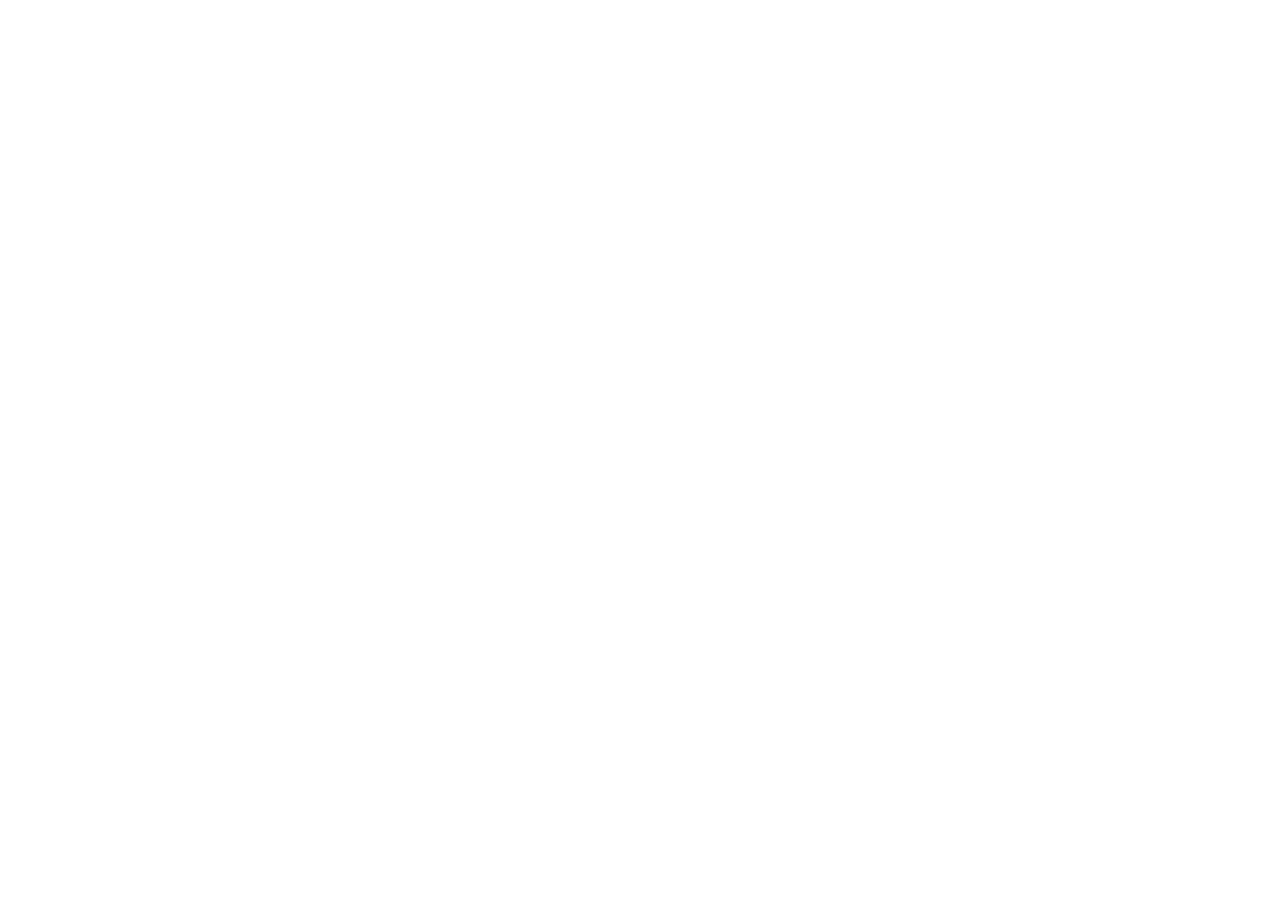
==== index.html @ cd573442 "mise en place de l'architecure du projet" ====
<!DOCTYPE html>
<html lang="fr">

<head>
    <meta charset="utf-8">
    <meta name="viewport" content="width=device-width, initial-scale=1.0">
    <title>Oh My Food</title>
    <link rel="stylesheet" href="./sass/styles.css">
    <link rel="stylesheet" href="https://cdnjs.cloudflare.com/ajax/libs/font-awesome/6.2.1/css/all.min.css" integrity="sha512-MV7K8+y+gLIBoVD59lQIYicR65iaqukzvf/nwasF0nqhPay5w/9lJmVM2hMDcnK1OnMGCdVK+iQrJ7lzPJQd1w==" crossorigin="anonymous" referrerpolicy="no-referrer">
    <link rel="preconnect" href="https://fonts.googleapis.com">
    <link rel="preconnect" href="https://fonts.gstatic.com" crossorigin>
    <link href="https://fonts.googleapis.com/css2?family=Shrikhand&display=swap" rel="stylesheet">
    <link rel="preconnect" href="https://fonts.googleapis.com">
    <link rel="preconnect" href="https://fonts.gstatic.com" crossorigin>
    <link href="https://fonts.googleapis.com/css2?family=Roboto:wght@300;400;500;700&display=swap" rel="stylesheet">
</head>

<body>
    
</body>
</html>
---- sass/styles.css ----
* {
  font-family: "Roboto";
  margin: 0;
  padding: 0;
}

main {
  position: relative;
}

body {
  width: 100%;
  max-width: 1440px;
  min-width: 375px;
  margin: auto;
}/*# sourceMappingURL=styles.css.map */
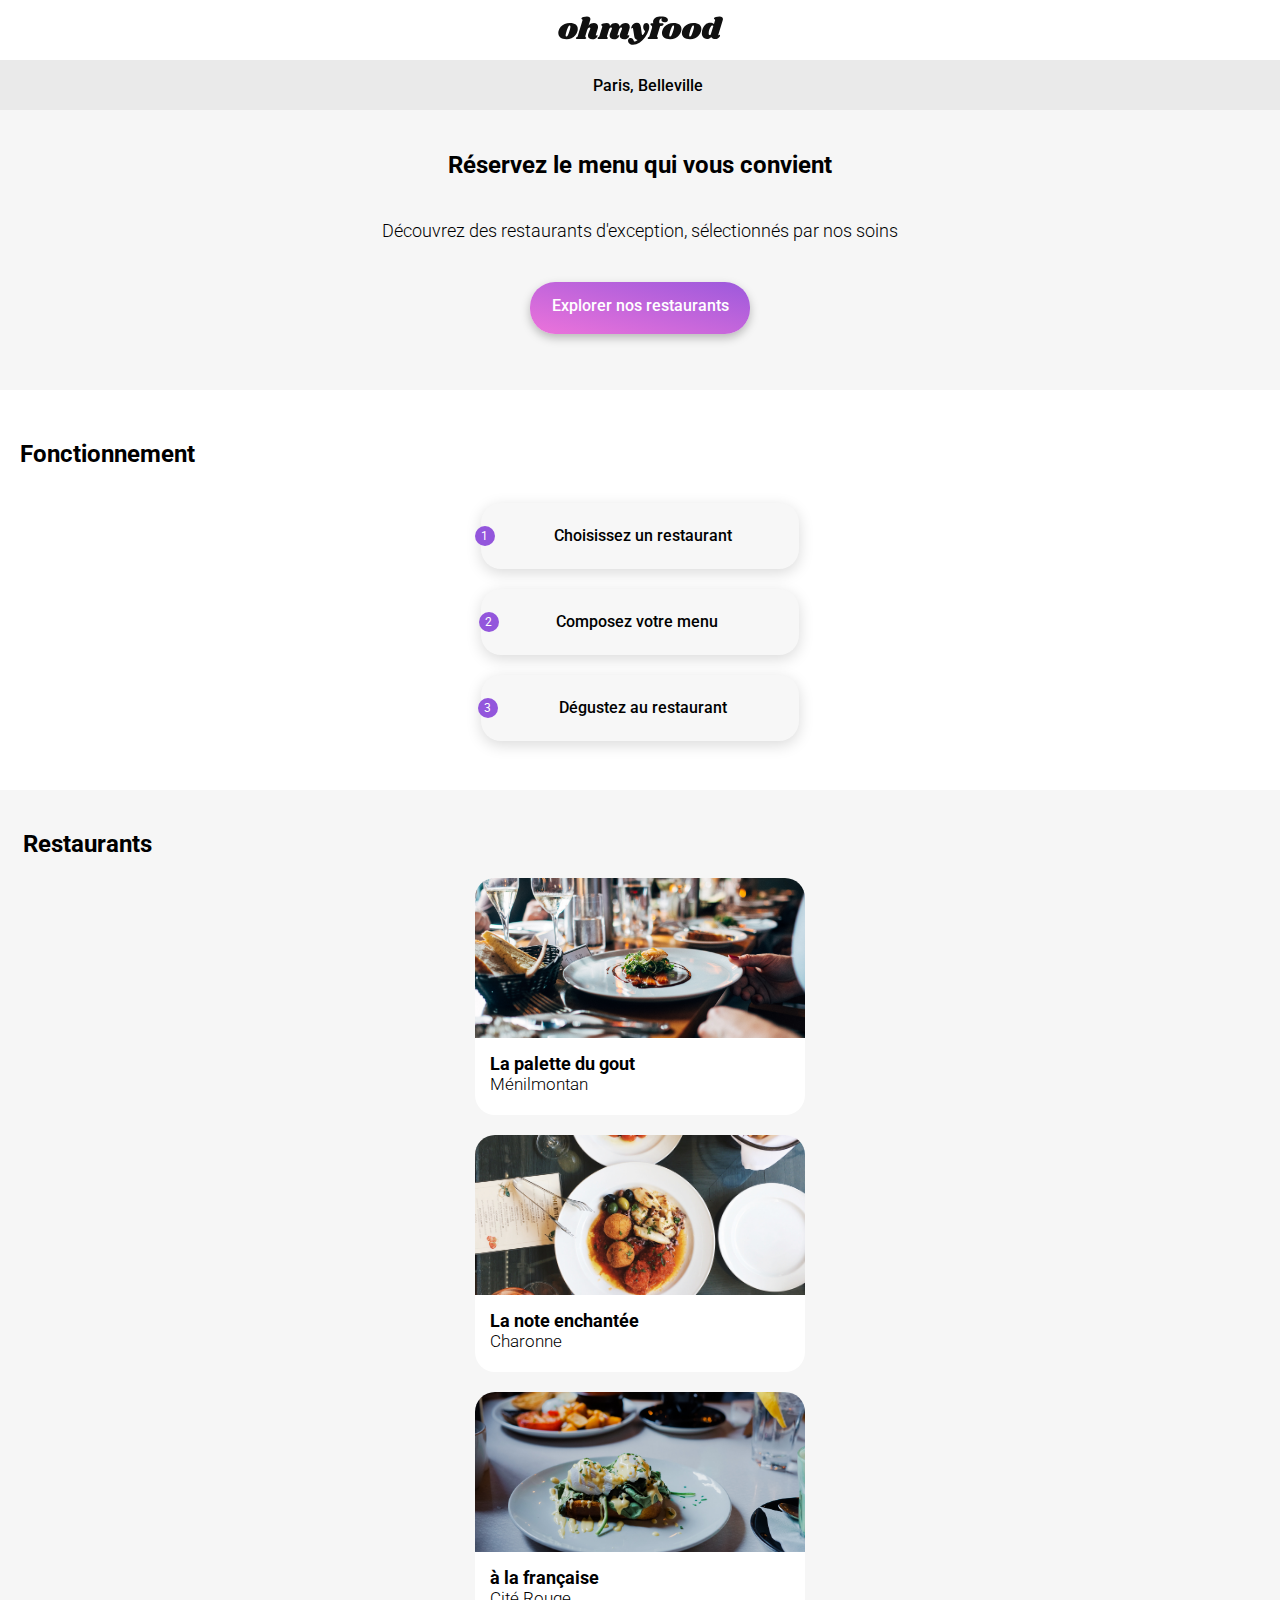
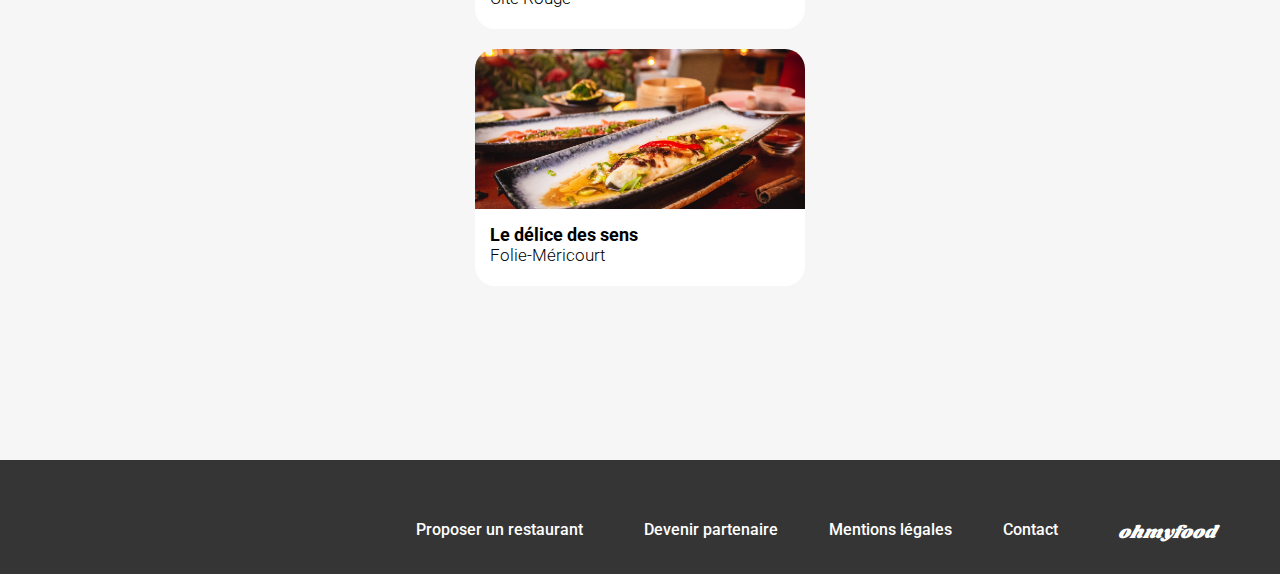
==== commit 98b4bb6a: "mise en point des favorites" ====
--- a/index.html
+++ b/index.html
@@ -6,9 +6,9 @@
     <meta name="viewport" content="width=device-width, initial-scale=1.0">
     <title>Oh My Food</title>
     <link rel="stylesheet" href="./sass/styles.css">
-    <link rel="stylesheet" href="https://cdnjs.cloudflare.com/ajax/libs/font-awesome/6.2.1/css/all.min.css" integrity="sha512-MV7K8+y+gLIBoVD59lQIYicR65iaqukzvf/nwasF0nqhPay5w/9lJmVM2hMDcnK1OnMGCdVK+iQrJ7lzPJQd1w==" crossorigin="anonymous" referrerpolicy="no-referrer">
-    <link rel="preconnect" href="https://fonts.googleapis.com">
-    <link rel="preconnect" href="https://fonts.gstatic.com" crossorigin>
+    <link rel="stylesheet" href="https://cdnjs.cloudflare.com/ajax/libs/font-awesome/6.2.1/css/all.min.css"
+        integrity="sha512-MV7K8+y+gLIBoVD59lQIYicR65iaqukzvf/nwasF0nqhPay5w/9lJmVM2hMDcnK1OnMGCdVK+iQrJ7lzPJQd1w=="
+        crossorigin="anonymous" referrerpolicy="no-referrer">
     <link href="https://fonts.googleapis.com/css2?family=Shrikhand&display=swap" rel="stylesheet">
     <link rel="preconnect" href="https://fonts.googleapis.com">
     <link rel="preconnect" href="https://fonts.gstatic.com" crossorigin>
@@ -16,6 +16,126 @@
 </head>
 
 <body>
-    
+
+    <header>
+        <img src="./assets/images/logo/ohmyfood@2x.svg" alt="logo du site" class="logo">
+    </header>
+
+    <main>
+        <section class="index_location">
+            <i class="fa-solid fa-location-dot"></i>
+            <p>Paris, Belleville</p>
+        </section>
+        <section class="index_explorer">
+            <h1>Réservez le menu qui vous convient</h1>
+            <p>Découvrez des restaurants d'exception, sélectionnés par nos soins</p>
+            <a href="#restaurants" class="explorer_btn">Explorer nos restaurants</a>
+        </section>
+
+        <section class="working">
+            <h2>Fonctionnement</h2>
+            <div class="choose">
+                <span>1</span>
+                <i class="fa-solid fa-mobile-screen"></i>
+                <p>Choisissez un restaurant</p>
+            </div>
+            <div class="compose">
+                <span>2</span>
+                <i class="fa-sharp fa-solid fa-list"></i>
+                <p>Composez votre menu</p>
+            </div>
+            <div class="enjoy">
+                <span>3</span>
+                <i class="fa-solid fa-store"></i>
+                <p>Dégustez au restaurant</p>
+            </div>
+
+        </section>
+
+        <section class="restaurants_list" id="restaurants">
+
+            <h2>Restaurants</h2>
+
+            <article class="palette">
+                <a href="">
+                    <img src="./assets/images/restaurants/jay-wennington-N_Y88TWmGwA-unsplash.jpg"
+                        alt="Restaurant La palette du gout à Ménilmontant">
+                    <div class="card_description">
+                        <div class="text_description">
+                            <h3>La palette du gout</h3>
+                            <p>Ménilmontan</p>
+                        </div>
+                    </div>
+                </a>
+                <i class="fa-regular fa-heart"></i>
+                <i class="fa-solid fa-heart"></i>
+            </article>
+
+            <article class="note">
+                <a href="">
+                    <img src="./assets/images/restaurants/stil-u2Lp8tXIcjw-unsplash.jpg"
+                        alt="Restaurant La note enchantée à Charonne">
+                    <div class="card_description">
+                        <div class="text_description">
+                            <h3>La note enchantée</h3>
+                            <p>Charonne</p>
+                        </div>
+                    </div>
+                </a>
+                <i class="fa-regular fa-heart"></i>
+                <i class="fa-solid fa-heart"></i>
+            </article>
+
+            <article class="french">
+                <a href="">
+                    <img src="./assets/images/restaurants/toa-heftiba-DQKerTsQwi0-unsplash.jpg"
+                        alt="Restaurant à la française à la Cité Rouge">
+                    <div class="card_description">
+                        <div class="text_description">
+                            <h3>à la française</h3>
+                            <p>Cité Rouge</p>
+                        </div>   
+                    </div>
+                </a>
+                <i class="fa-regular fa-heart"></i>
+                <i class="fa-solid fa-heart"></i>
+            </article>
+
+            <article class="delicious">
+                <a href="">
+                    <img src="./assets/images/restaurants/louis-hansel-shotsoflouis-qNBGVyOCY8Q-unsplash.jpg"
+                        alt="Restaurant Le délice des sens à Folie-Méricourt">
+                    <div class="card_description">
+                        <div class="text_description">
+                            <h3>Le délice des sens</h3>
+                            <p>Folie-Méricourt</p>
+                        </div>
+                    </div>
+                </a>
+                <i class="fa-regular fa-heart"></i>
+                <i class="fa-solid fa-heart"></i>
+            </article>
+
+        </section>
+
+    </main>
+
+    <footer>
+        <h2>ohmyfood</h2>
+        <div class="links">
+            <div class="links__icone">
+                <i class="fa-sharp fa-solid fa-utensils"></i>
+                <a href=""> Proposer un restaurant</a>
+            </div>
+            <div class="links__icone">
+                <i class="fa-solid fa-handshake-angle"></i>
+                <a href="">Devenir partenaire</a>
+            </div>
+            <a href="">Mentions légales</a>
+            <a href="mailto:contact@ohmyfood.com">Contact</a>
+        </div>
+    </footer>
+
 </body>
+
 </html>--- a/sass/styles.css
+++ b/sass/styles.css
@@ -13,4 +13,299 @@
   max-width: 1440px;
   min-width: 375px;
   margin: auto;
+}
+
+header {
+  display: flex;
+  justify-content: center;
+  align-items: center;
+  height: 60px;
+}
+header .logo {
+  width: 165px;
+  height: 45px;
+}
+
+footer {
+  display: flex;
+  flex-direction: column;
+  background-color: #353535;
+  height: 186px;
+  padding-top: 25px;
+  gap: 20px;
+  padding-left: 25px;
+}
+@media (min-width: 720px) {
+  footer {
+    flex-direction: row-reverse;
+    box-sizing: border-box;
+    padding-right: 5%;
+    gap: 5%;
+    height: 114px;
+    padding-top: 60px;
+  }
+}
+footer h2 {
+  font-family: "shrikhand";
+  font-style: italic;
+  font-size: 18px;
+  font-weight: 400;
+  color: white;
+}
+footer .links {
+  display: flex;
+  flex-direction: column;
+  gap: 12px;
+}
+@media (min-width: 720px) {
+  footer .links {
+    flex-direction: row;
+    justify-content: flex-end;
+    box-sizing: border-box;
+    gap: 5%;
+    width: 86%;
+  }
+}
+footer .links a {
+  text-decoration: none;
+  color: white;
+  font-family: "Roboto";
+  font-style: normal;
+  font-weight: 500;
+  font-size: 16px;
+}
+footer .links .links__icone {
+  display: flex;
+  flex-direction: row;
+  gap: 10px;
+  align-items: flex-start;
+}
+footer .links .links__icone i {
+  font-size: 14px;
+  color: #ffffff;
+}
+
+main .index_location {
+  background-color: #EAEAEA;
+  display: flex;
+  justify-content: center;
+  align-items: center;
+  gap: 15px;
+  height: 50px;
+  font-family: "Roboto";
+  font-style: normal;
+  font-weight: 500;
+  font-size: 16px;
+}
+main .index_explorer {
+  background-color: #F6F6F6;
+  height: 280px;
+  display: flex;
+  flex-direction: column;
+  justify-content: space-evenly;
+  align-items: center;
+  box-sizing: border-box;
+  padding-bottom: 15px;
+}
+main .index_explorer h1 {
+  font-family: "Roboto";
+  font-style: normal;
+  font-weight: 700;
+  font-size: 24px;
+  box-sizing: border-box;
+  text-align: center;
+}
+main .index_explorer p {
+  font-family: "Roboto";
+  font-style: normal;
+  font-weight: 300;
+  font-size: 18px;
+  text-align: center;
+}
+main .index_explorer .explorer_btn {
+  text-decoration: none;
+  font-family: "Roboto";
+  font-style: normal;
+  font-weight: 500;
+  font-size: 16px;
+  color: white;
+  width: 220px;
+  height: 52px;
+  background: linear-gradient(193.33deg, #9356DC -11.44%, #FF79DA 123.93%);
+  border-radius: 25px;
+  box-sizing: border-box;
+  padding-top: 14px;
+  padding-left: 22px;
+  box-shadow: 0px 4px 10px rgba(0, 0, 0, 0.25);
+  transition: filter 1.2s ease, box-shadow 1.2s ease;
+}
+main .index_explorer .explorer_btn:hover {
+  filter: brightness(1.2);
+  box-shadow: 0px 4px 15px rgba(0, 0, 0, 0.25);
+}
+main .working {
+  height: 400px;
+  box-sizing: border-box;
+  display: flex;
+  flex-direction: column;
+  justify-content: center;
+  gap: 20px;
+  align-items: center;
+}
+main .working h2 {
+  width: 100%;
+  box-sizing: border-box;
+  padding-left: 20px;
+  margin-bottom: 15px;
+}
+main .working span {
+  color: white;
+  font-size: 12px;
+  border-radius: 50%;
+  width: 20px;
+  height: 20px;
+  background-color: #9356DC;
+  box-sizing: border-box;
+  padding-left: 6px;
+  padding-top: 3px;
+  margin-left: -15%;
+}
+main .working .choose {
+  box-sizing: border-box;
+  display: flex;
+  justify-content: space-evenly;
+  align-items: center;
+  background-color: #F7F7F7;
+  height: 66px;
+  width: 318px;
+  border-radius: 20px;
+  box-shadow: 0px 4px 15px rgba(0, 0, 0, 0.15);
+}
+main .working .choose p {
+  font-family: "Roboto";
+  font-style: normal;
+  font-weight: 500;
+  font-size: 16px;
+  position: relative;
+  left: -25px;
+}
+main .working .choose i {
+  position: relative;
+  left: -10px;
+  color: #7E7E7E;
+}
+main .working .compose {
+  box-sizing: border-box;
+  display: flex;
+  justify-content: space-evenly;
+  align-items: center;
+  background-color: #F7F7F7;
+  height: 66px;
+  width: 318px;
+  border-radius: 20px;
+  box-shadow: 0px 4px 15px rgba(0, 0, 0, 0.15);
+}
+main .working .compose p {
+  font-family: "Roboto";
+  font-style: normal;
+  font-weight: 500;
+  font-size: 16px;
+  position: relative;
+  left: -35px;
+}
+main .working .compose i {
+  position: relative;
+  left: -15px;
+  color: #7E7E7E;
+}
+main .working .enjoy {
+  box-sizing: border-box;
+  display: flex;
+  justify-content: space-evenly;
+  align-items: center;
+  background-color: #F7F7F7;
+  height: 66px;
+  width: 318px;
+  border-radius: 20px;
+  box-shadow: 0px 4px 15px rgba(0, 0, 0, 0.15);
+}
+main .working .enjoy p {
+  font-family: "Roboto";
+  font-style: normal;
+  font-weight: 500;
+  font-size: 16px;
+  position: relative;
+  left: -28px;
+}
+main .working .enjoy i {
+  position: relative;
+  left: -10px;
+  color: #9356DC;
+}
+main .restaurants_list {
+  height: 1270px;
+  background-color: #F6F6F6;
+  box-sizing: border-box;
+  display: flex;
+  flex-direction: column;
+  gap: 20px;
+  align-items: center;
+  padding-top: 40px;
+}
+main .restaurants_list h2 {
+  width: 100%;
+  padding-left: 45px;
+}
+main .restaurants_list .fa-regular {
+  position: relative;
+  top: -57px;
+  left: 290px;
+  font-size: 24px;
+}
+main .restaurants_list .fa-solid {
+  position: relative;
+  top: -57px;
+  left: 262px;
+  font-size: 24px;
+  background: linear-gradient(193.33deg, #9356DC -11.44%, #FF79DA 123.93%);
+  background-clip: text;
+  -webkit-background-clip: text;
+  color: transparent;
+  opacity: 0;
+  transition: opacity 500ms ease;
+}
+main .restaurants_list .fa-solid:hover {
+  opacity: 1;
+}
+main .restaurants_list a {
+  display: flex;
+  flex-direction: column;
+  height: 237px;
+  width: 330px;
+  background-color: white;
+  border-radius: 20px;
+  text-decoration: none;
+}
+main .restaurants_list a img {
+  -o-object-fit: cover;
+     object-fit: cover;
+  height: 160px;
+  border-radius: 20px 20px 0px 0px;
+  margin-bottom: 15px;
+}
+main .restaurants_list a .text_description {
+  margin-left: 15px;
+  color: black;
+}
+main .restaurants_list a .text_description h3 {
+  font-family: "Roboto";
+  font-style: normal;
+  font-weight: 700;
+  font-size: 18px;
+}
+main .restaurants_list a .text_description p {
+  font-family: "Roboto";
+  font-style: normal;
+  font-weight: 300;
+  font-size: 17px;
 }/*# sourceMappingURL=styles.css.map */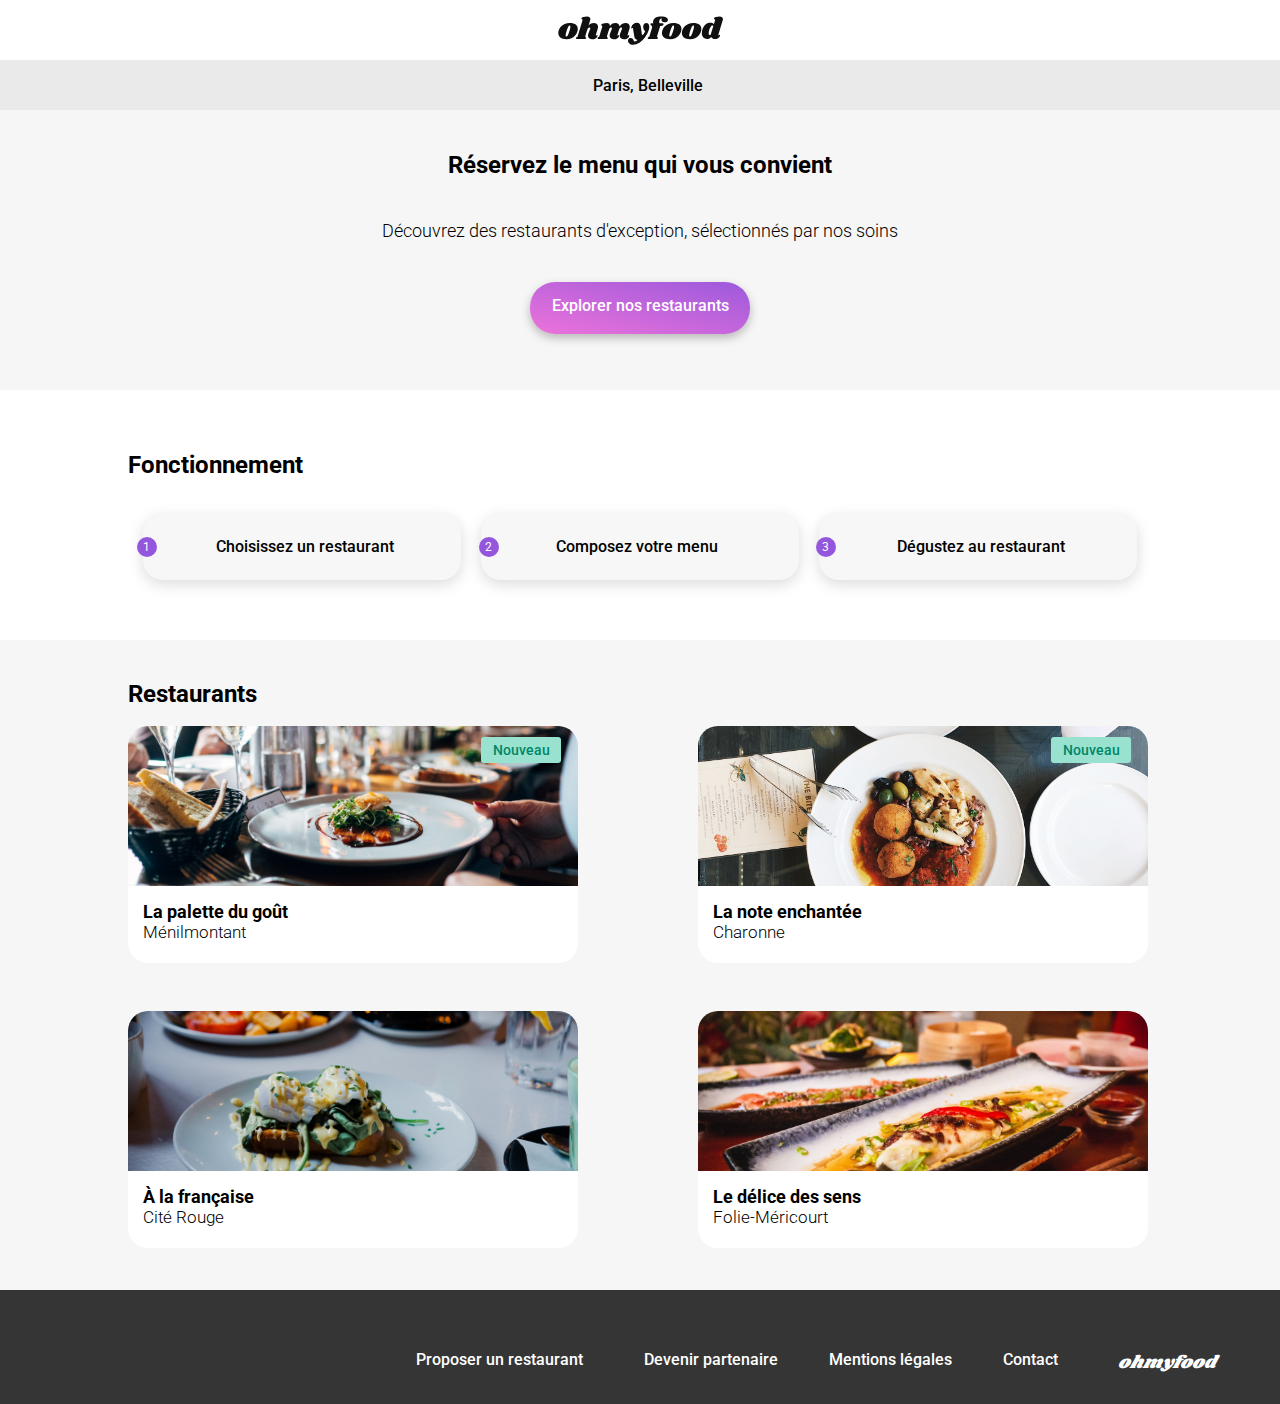
==== commit 9065bf70: "responsive page d'accueil" ====
--- a/index.html
+++ b/index.html
@@ -34,88 +34,88 @@
 
         <section class="working">
             <h2>Fonctionnement</h2>
-            <div class="choose">
-                <span>1</span>
-                <i class="fa-solid fa-mobile-screen"></i>
-                <p>Choisissez un restaurant</p>
+            <div class="steps">
+                <div class="choose">
+                    <span>1</span>
+                    <i class="fa-solid fa-mobile-screen"></i>
+                    <p>Choisissez un restaurant</p>
+                </div>
+                <div class="compose">
+                    <span>2</span>
+                    <i class="fa-sharp fa-solid fa-list"></i>
+                    <p>Composez votre menu</p>
+                </div>
+                <div class="enjoy">
+                    <span>3</span>
+                    <i class="fa-solid fa-store"></i>
+                    <p>Dégustez au restaurant</p>
+                </div>
             </div>
-            <div class="compose">
-                <span>2</span>
-                <i class="fa-sharp fa-solid fa-list"></i>
-                <p>Composez votre menu</p>
-            </div>
-            <div class="enjoy">
-                <span>3</span>
-                <i class="fa-solid fa-store"></i>
-                <p>Dégustez au restaurant</p>
-            </div>
-
         </section>
 
+
         <section class="restaurants_list" id="restaurants">
-
             <h2>Restaurants</h2>
-
-            <article class="palette">
-                <a href="">
-                    <img src="./assets/images/restaurants/jay-wennington-N_Y88TWmGwA-unsplash.jpg"
-                        alt="Restaurant La palette du gout à Ménilmontant">
-                    <div class="card_description">
-                        <div class="text_description">
-                            <h3>La palette du gout</h3>
-                            <p>Ménilmontan</p>
+            <div class="card_list">
+                <article class="palette">
+                    <a href="">
+                        <img src="./assets/images/restaurants/jay-wennington-N_Y88TWmGwA-unsplash.jpg"
+                            alt="Restaurant La palette du goût à Ménilmontant">
+                        <div class="card_description">
+                            <div class="text_description">
+                                <h3>La palette du goût</h3>
+                                <p>Ménilmontant</p>
+                            </div>
                         </div>
-                    </div>
-                </a>
-                <i class="fa-regular fa-heart"></i>
-                <i class="fa-solid fa-heart"></i>
-            </article>
-
-            <article class="note">
-                <a href="">
-                    <img src="./assets/images/restaurants/stil-u2Lp8tXIcjw-unsplash.jpg"
-                        alt="Restaurant La note enchantée à Charonne">
-                    <div class="card_description">
-                        <div class="text_description">
-                            <h3>La note enchantée</h3>
-                            <p>Charonne</p>
+                        <p class="new">Nouveau</p>
+                    </a>
+                    <i class="fa-regular fa-heart"></i>
+                    <i class="fa-solid fa-heart"></i>
+                </article>
+                <article class="note">
+                    <a href="">
+                        <img src="./assets/images/restaurants/stil-u2Lp8tXIcjw-unsplash.jpg"
+                            alt="Restaurant La note enchantée à Charonne">
+                        <div class="card_description">
+                            <div class="text_description">
+                                <h3>La note enchantée</h3>
+                                <p>Charonne</p>
+                            </div>
                         </div>
-                    </div>
-                </a>
-                <i class="fa-regular fa-heart"></i>
-                <i class="fa-solid fa-heart"></i>
-            </article>
-
-            <article class="french">
-                <a href="">
-                    <img src="./assets/images/restaurants/toa-heftiba-DQKerTsQwi0-unsplash.jpg"
-                        alt="Restaurant à la française à la Cité Rouge">
-                    <div class="card_description">
-                        <div class="text_description">
-                            <h3>à la française</h3>
-                            <p>Cité Rouge</p>
-                        </div>   
-                    </div>
-                </a>
-                <i class="fa-regular fa-heart"></i>
-                <i class="fa-solid fa-heart"></i>
-            </article>
-
-            <article class="delicious">
-                <a href="">
-                    <img src="./assets/images/restaurants/louis-hansel-shotsoflouis-qNBGVyOCY8Q-unsplash.jpg"
-                        alt="Restaurant Le délice des sens à Folie-Méricourt">
-                    <div class="card_description">
-                        <div class="text_description">
-                            <h3>Le délice des sens</h3>
-                            <p>Folie-Méricourt</p>
+                        <p class="new">Nouveau</p>
+                    </a>
+                    <i class="fa-regular fa-heart"></i>
+                    <i class="fa-solid fa-heart"></i>
+                </article>
+                <article class="french">
+                    <a href="">
+                        <img src="./assets/images/restaurants/toa-heftiba-DQKerTsQwi0-unsplash.jpg"
+                            alt="Restaurant à la française à la Cité Rouge">
+                        <div class="card_description">
+                            <div class="text_description">
+                                <h3>À la française</h3>
+                                <p>Cité Rouge</p>
+                            </div>
                         </div>
-                    </div>
-                </a>
-                <i class="fa-regular fa-heart"></i>
-                <i class="fa-solid fa-heart"></i>
-            </article>
-
+                    </a>
+                    <i class="fa-regular fa-heart"></i>
+                    <i class="fa-solid fa-heart"></i>
+                </article>
+                <article class="delicious">
+                    <a href="">
+                        <img src="./assets/images/restaurants/louis-hansel-shotsoflouis-qNBGVyOCY8Q-unsplash.jpg"
+                            alt="Restaurant Le délice des sens à Folie-Méricourt">
+                        <div class="card_description">
+                            <div class="text_description">
+                                <h3>Le délice des sens</h3>
+                                <p>Folie-Méricourt</p>
+                            </div>
+                        </div>
+                    </a>
+                    <i class="fa-regular fa-heart"></i>
+                    <i class="fa-solid fa-heart"></i>
+                </article>
+            </div>
         </section>
 
     </main>
--- a/sass/styles.css
+++ b/sass/styles.css
@@ -151,14 +151,50 @@
   justify-content: center;
   gap: 20px;
   align-items: center;
+  /* for desktop*/
+  /* for desktop*/
+}
+@media screen and (min-width: 1024px) {
+  main .working {
+    height: 250px;
+  }
 }
 main .working h2 {
-  width: 100%;
-  box-sizing: border-box;
-  padding-left: 20px;
+  box-sizing: border-box;
   margin-bottom: 15px;
-}
-main .working span {
+  width: 325px;
+  /* for desktop*/
+  /* for desktop*/
+}
+@media screen and (min-width: 1024px) {
+  main .working h2 {
+    width: 1024px;
+  }
+}
+main .working .steps {
+  display: flex;
+  flex-direction: column;
+  gap: 20px;
+  /* for desktop*/
+  /* for desktop*/
+}
+@media screen and (min-width: 1024px) {
+  main .working .steps {
+    flex-direction: row;
+  }
+}
+main .working .steps .choose {
+  box-sizing: border-box;
+  display: flex;
+  justify-content: space-evenly;
+  align-items: center;
+  background-color: #F7F7F7;
+  height: 66px;
+  width: 318px;
+  border-radius: 20px;
+  box-shadow: 0px 4px 15px rgba(0, 0, 0, 0.15);
+}
+main .working .steps .choose span {
   color: white;
   font-size: 12px;
   border-radius: 50%;
@@ -170,7 +206,20 @@
   padding-top: 3px;
   margin-left: -15%;
 }
-main .working .choose {
+main .working .steps .choose p {
+  font-family: "Roboto";
+  font-style: normal;
+  font-weight: 500;
+  font-size: 16px;
+  position: relative;
+  left: -25px;
+}
+main .working .steps .choose i {
+  position: relative;
+  left: -10px;
+  color: #7E7E7E;
+}
+main .working .steps .compose {
   box-sizing: border-box;
   display: flex;
   justify-content: space-evenly;
@@ -181,20 +230,32 @@
   border-radius: 20px;
   box-shadow: 0px 4px 15px rgba(0, 0, 0, 0.15);
 }
-main .working .choose p {
-  font-family: "Roboto";
-  font-style: normal;
-  font-weight: 500;
-  font-size: 16px;
-  position: relative;
-  left: -25px;
-}
-main .working .choose i {
-  position: relative;
-  left: -10px;
+main .working .steps .compose span {
+  color: white;
+  font-size: 12px;
+  border-radius: 50%;
+  width: 20px;
+  height: 20px;
+  background-color: #9356DC;
+  box-sizing: border-box;
+  padding-left: 6px;
+  padding-top: 3px;
+  margin-left: -15%;
+}
+main .working .steps .compose p {
+  font-family: "Roboto";
+  font-style: normal;
+  font-weight: 500;
+  font-size: 16px;
+  position: relative;
+  left: -35px;
+}
+main .working .steps .compose i {
+  position: relative;
+  left: -15px;
   color: #7E7E7E;
 }
-main .working .compose {
+main .working .steps .enjoy {
   box-sizing: border-box;
   display: flex;
   justify-content: space-evenly;
@@ -205,31 +266,19 @@
   border-radius: 20px;
   box-shadow: 0px 4px 15px rgba(0, 0, 0, 0.15);
 }
-main .working .compose p {
-  font-family: "Roboto";
-  font-style: normal;
-  font-weight: 500;
-  font-size: 16px;
-  position: relative;
-  left: -35px;
-}
-main .working .compose i {
-  position: relative;
-  left: -15px;
-  color: #7E7E7E;
-}
-main .working .enjoy {
-  box-sizing: border-box;
-  display: flex;
-  justify-content: space-evenly;
-  align-items: center;
-  background-color: #F7F7F7;
-  height: 66px;
-  width: 318px;
-  border-radius: 20px;
-  box-shadow: 0px 4px 15px rgba(0, 0, 0, 0.15);
-}
-main .working .enjoy p {
+main .working .steps .enjoy span {
+  color: white;
+  font-size: 12px;
+  border-radius: 50%;
+  width: 20px;
+  height: 20px;
+  background-color: #9356DC;
+  box-sizing: border-box;
+  padding-left: 6px;
+  padding-top: 3px;
+  margin-left: -15%;
+}
+main .working .steps .enjoy p {
   font-family: "Roboto";
   font-style: normal;
   font-weight: 500;
@@ -237,32 +286,79 @@
   position: relative;
   left: -28px;
 }
-main .working .enjoy i {
+main .working .steps .enjoy i {
   position: relative;
   left: -10px;
   color: #9356DC;
 }
 main .restaurants_list {
-  height: 1270px;
+  height: 1160px;
   background-color: #F6F6F6;
   box-sizing: border-box;
   display: flex;
   flex-direction: column;
-  gap: 20px;
+  gap: 18px;
   align-items: center;
   padding-top: 40px;
+  /* for desktop*/
+  /* for desktop*/
+}
+@media screen and (min-width: 1024px) {
+  main .restaurants_list {
+    height: 650px;
+  }
 }
 main .restaurants_list h2 {
-  width: 100%;
-  padding-left: 45px;
-}
-main .restaurants_list .fa-regular {
+  width: 330px;
+  /* for desktop*/
+  /* for desktop*/
+}
+@media screen and (min-width: 1024px) {
+  main .restaurants_list h2 {
+    width: 1024px;
+  }
+}
+main .restaurants_list .card_list {
+  display: flex;
+  flex-direction: column;
+  gap: 15px;
+  /* for desktop*/
+  /* for desktop*/
+}
+@media screen and (min-width: 1024px) {
+  main .restaurants_list .card_list {
+    width: 1024px;
+    flex-direction: row;
+    flex-wrap: wrap;
+    gap: 48px 120px;
+  }
+}
+main .restaurants_list .card_list article {
+  height: 237px;
+  /* for desktop*/
+  /* for desktop*/
+}
+@media screen and (min-width: 1024px) {
+  main .restaurants_list .card_list article {
+    width: 450px;
+  }
+}
+main .restaurants_list .card_list article .fa-regular {
   position: relative;
   top: -57px;
   left: 290px;
   font-size: 24px;
-}
-main .restaurants_list .fa-solid {
+  /* for desktop*/
+  /* for desktop*/
+}
+@media screen and (min-width: 1024px) {
+  main .restaurants_list .card_list article .fa-regular {
+    position: relative;
+    top: -57px;
+    left: 408px;
+  }
+}
+main .restaurants_list .card_list article .fa-solid {
   position: relative;
   top: -57px;
   left: 262px;
@@ -273,11 +369,20 @@
   color: transparent;
   opacity: 0;
   transition: opacity 500ms ease;
-}
-main .restaurants_list .fa-solid:hover {
+  /* for desktop*/
+  /* for desktop*/
+}
+@media screen and (min-width: 1024px) {
+  main .restaurants_list .card_list article .fa-solid {
+    position: relative;
+    top: -57px;
+    left: 380px;
+  }
+}
+main .restaurants_list .card_list article .fa-solid:hover {
   opacity: 1;
 }
-main .restaurants_list a {
+main .restaurants_list .card_list article a {
   display: flex;
   flex-direction: column;
   height: 237px;
@@ -285,25 +390,60 @@
   background-color: white;
   border-radius: 20px;
   text-decoration: none;
-}
-main .restaurants_list a img {
+  box-sizing: border-box;
+  /* for desktop*/
+  /* for desktop*/
+}
+@media screen and (min-width: 1024px) {
+  main .restaurants_list .card_list article a {
+    width: 450px;
+  }
+}
+main .restaurants_list .card_list article a .new {
+  text-decoration: none;
+  font-family: "Roboto";
+  font-style: normal;
+  font-weight: 500;
+  font-size: 14px;
+  color: #008766;
+  position: relative;
+  top: -195px;
+  left: 240px;
+  width: 80px;
+  display: block;
+  padding-top: 5px;
+  padding-bottom: 5px;
+  text-align: center;
+  background-color: #99E2D0;
+  border-radius: 3px;
+  /* for desktop*/
+  /* for desktop*/
+}
+@media screen and (min-width: 1024px) {
+  main .restaurants_list .card_list article a .new {
+    position: relative;
+    top: -205px;
+    left: 353px;
+  }
+}
+main .restaurants_list .card_list article a img {
   -o-object-fit: cover;
      object-fit: cover;
   height: 160px;
   border-radius: 20px 20px 0px 0px;
   margin-bottom: 15px;
 }
-main .restaurants_list a .text_description {
+main .restaurants_list .card_list article a .text_description {
   margin-left: 15px;
   color: black;
 }
-main .restaurants_list a .text_description h3 {
+main .restaurants_list .card_list article a .text_description h3 {
   font-family: "Roboto";
   font-style: normal;
   font-weight: 700;
   font-size: 18px;
 }
-main .restaurants_list a .text_description p {
+main .restaurants_list .card_list article a .text_description p {
   font-family: "Roboto";
   font-style: normal;
   font-weight: 300;
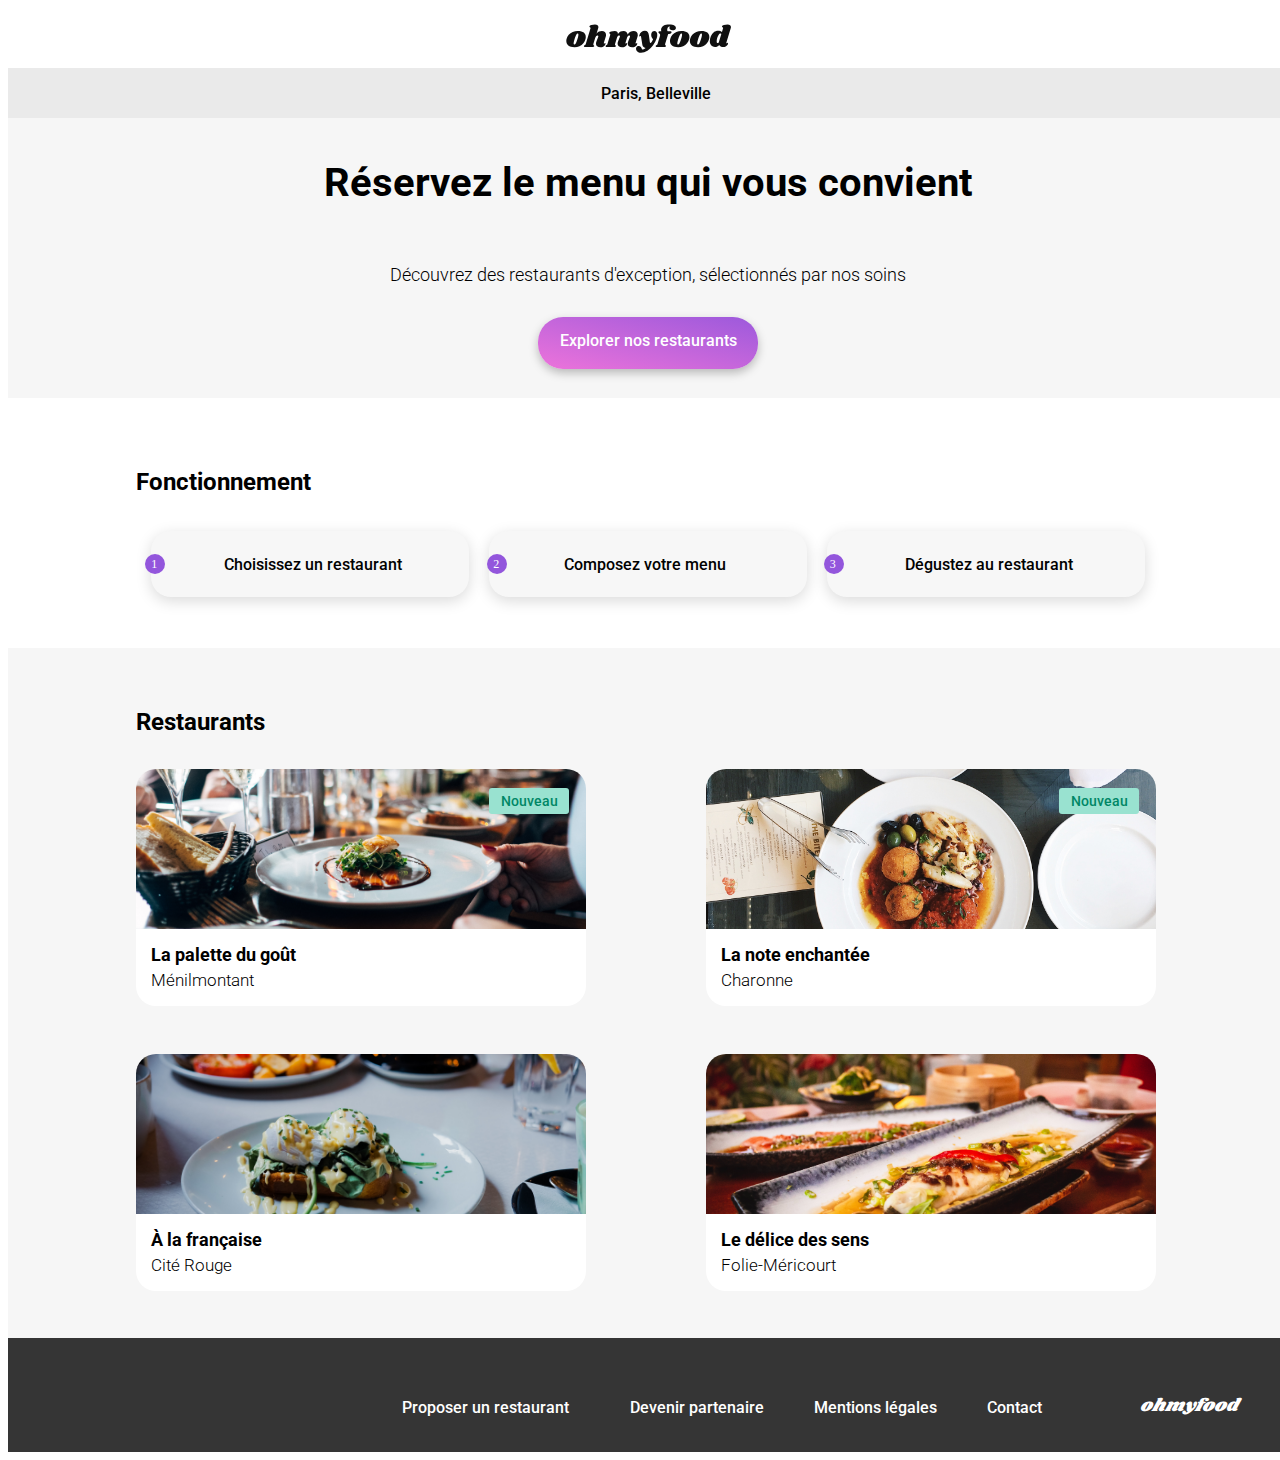
==== commit 60d6738e: "animations favorit terminées et egalement les coches" ====
--- a/index.html
+++ b/index.html
@@ -1,10 +1,10 @@
 <!DOCTYPE html>
-<html lang="fr">
+<html lang="fr" class="body_html">
 
 <head>
     <meta charset="utf-8">
     <meta name="viewport" content="width=device-width, initial-scale=1.0">
-    <title>Oh My Food</title>
+    <title>Homepage</title>
     <link rel="stylesheet" href="./sass/styles.css">
     <link rel="stylesheet" href="https://cdnjs.cloudflare.com/ajax/libs/font-awesome/6.2.1/css/all.min.css"
         integrity="sha512-MV7K8+y+gLIBoVD59lQIYicR65iaqukzvf/nwasF0nqhPay5w/9lJmVM2hMDcnK1OnMGCdVK+iQrJ7lzPJQd1w=="
@@ -15,17 +15,33 @@
     <link href="https://fonts.googleapis.com/css2?family=Roboto:wght@300;400;500;700&display=swap" rel="stylesheet">
 </head>
 
-<body>
+<body class="home_body">
 
     <header>
         <img src="./assets/images/logo/ohmyfood@2x.svg" alt="logo du site" class="logo">
     </header>
 
     <main>
+
+        <section class="loader">
+            <div class="loader-element">
+                <div class="loader-element-1">
+                    <i class="fa-sharp fa-solid fa-wine-glass"></i>
+                </div>
+                <div class="loader-element-2">
+                    <i class="fa-sharp fa-solid fa-wine-glass"></i>
+                </div>
+            </div>
+            <div class="loader-text">
+                <p>Chargement</p>
+            </div>
+        </section>
+
         <section class="index_location">
             <i class="fa-solid fa-location-dot"></i>
             <p>Paris, Belleville</p>
         </section>
+
         <section class="index_explorer">
             <h1>Réservez le menu qui vous convient</h1>
             <p>Découvrez des restaurants d'exception, sélectionnés par nos soins</p>
@@ -58,7 +74,7 @@
             <h2>Restaurants</h2>
             <div class="card_list">
                 <article class="palette">
-                    <a href="">
+                    <a href="./restaurants/lapalettedugout.html">
                         <img src="./assets/images/restaurants/jay-wennington-N_Y88TWmGwA-unsplash.jpg"
                             alt="Restaurant La palette du goût à Ménilmontant">
                         <div class="card_description">
@@ -73,7 +89,7 @@
                     <i class="fa-solid fa-heart"></i>
                 </article>
                 <article class="note">
-                    <a href="">
+                    <a href="./restaurants/lanoteenchantee.html">
                         <img src="./assets/images/restaurants/stil-u2Lp8tXIcjw-unsplash.jpg"
                             alt="Restaurant La note enchantée à Charonne">
                         <div class="card_description">
@@ -88,7 +104,7 @@
                     <i class="fa-solid fa-heart"></i>
                 </article>
                 <article class="french">
-                    <a href="">
+                    <a href="./restaurants/alafrancaise.html">
                         <img src="./assets/images/restaurants/toa-heftiba-DQKerTsQwi0-unsplash.jpg"
                             alt="Restaurant à la française à la Cité Rouge">
                         <div class="card_description">
@@ -102,7 +118,7 @@
                     <i class="fa-solid fa-heart"></i>
                 </article>
                 <article class="delicious">
-                    <a href="">
+                    <a href="./restaurants/lesdelicesdessens.html">
                         <img src="./assets/images/restaurants/louis-hansel-shotsoflouis-qNBGVyOCY8Q-unsplash.jpg"
                             alt="Restaurant Le délice des sens à Folie-Méricourt">
                         <div class="card_description">
--- a/sass/styles.css
+++ b/sass/styles.css
@@ -1,90 +1,61 @@
-* {
-  font-family: "Roboto";
-  margin: 0;
-  padding: 0;
-}
-
-main {
-  position: relative;
-}
-
-body {
-  width: 100%;
-  max-width: 1440px;
-  min-width: 375px;
-  margin: auto;
-}
-
+/*** variable code common to all page ***/
+/*** variable code common to all page ***/
+/*** header code common to all pages *****/
 header {
   display: flex;
   justify-content: center;
   align-items: center;
   height: 60px;
+  width: 100%;
+}
+header a {
+  text-decoration: none;
+  position: absolute;
+  left: 20px;
+  color: rgb(53, 53, 53);
 }
 header .logo {
   width: 165px;
   height: 45px;
 }
 
-footer {
-  display: flex;
-  flex-direction: column;
-  background-color: #353535;
-  height: 186px;
-  padding-top: 25px;
-  gap: 20px;
-  padding-left: 25px;
-}
-@media (min-width: 720px) {
-  footer {
-    flex-direction: row-reverse;
-    box-sizing: border-box;
-    padding-right: 5%;
-    gap: 5%;
-    height: 114px;
-    padding-top: 60px;
-  }
-}
-footer h2 {
-  font-family: "shrikhand";
-  font-style: italic;
-  font-size: 18px;
+/***** header code common to all pages *****/
+/****** homepage code *******/
+.body_html {
+  width: 100%;
+}
+
+.home_body {
+  display: flex;
+  flex-direction: column;
+  align-items: center;
+  width: 100%;
+}
+
+main {
+  width: 100%;
+}
+main .loader {
+  background-color: #fff;
+  display: none;
+  width: 100%;
+  height: 100%;
+}
+main .loader i {
+  font-size: 10em;
+  color: #ffffff;
+  animation: spin 7s 6 ease-in-out alternate-reverse;
+}
+main .loader i {
+  font-size: 10em;
+  color: #ffffff;
+  animation: spin-revert 7s 6 ease-in-out alternate-reverse;
+}
+main .loader .loader-text {
+  font-family: "Shrikhand";
+  font-size: 1.75em;
   font-weight: 400;
-  color: white;
-}
-footer .links {
-  display: flex;
-  flex-direction: column;
-  gap: 12px;
-}
-@media (min-width: 720px) {
-  footer .links {
-    flex-direction: row;
-    justify-content: flex-end;
-    box-sizing: border-box;
-    gap: 5%;
-    width: 86%;
-  }
-}
-footer .links a {
-  text-decoration: none;
-  color: white;
-  font-family: "Roboto";
-  font-style: normal;
-  font-weight: 500;
-  font-size: 16px;
-}
-footer .links .links__icone {
-  display: flex;
-  flex-direction: row;
-  gap: 10px;
-  align-items: flex-start;
-}
-footer .links .links__icone i {
-  font-size: 14px;
-  color: #ffffff;
-}
-
+}
 main .index_location {
   background-color: #EAEAEA;
   display: flex;
@@ -114,6 +85,11 @@
   font-size: 24px;
   box-sizing: border-box;
   text-align: center;
+}
+@media screen and (min-width: 1024px) {
+  main .index_explorer h1 {
+    font-size: 40px;
+  }
 }
 main .index_explorer p {
   font-family: "Roboto";
@@ -163,6 +139,10 @@
   box-sizing: border-box;
   margin-bottom: 15px;
   width: 325px;
+  font-family: "Roboto";
+  font-style: normal;
+  font-weight: 700;
+  font-size: 24px;
   /* for desktop*/
   /* for desktop*/
 }
@@ -292,12 +272,12 @@
   color: #9356DC;
 }
 main .restaurants_list {
-  height: 1160px;
+  height: 1200px;
   background-color: #F6F6F6;
   box-sizing: border-box;
   display: flex;
   flex-direction: column;
-  gap: 18px;
+  gap: 13px;
   align-items: center;
   padding-top: 40px;
   /* for desktop*/
@@ -305,11 +285,15 @@
 }
 @media screen and (min-width: 1024px) {
   main .restaurants_list {
-    height: 650px;
+    height: 690px;
   }
 }
 main .restaurants_list h2 {
   width: 330px;
+  font-family: "Roboto";
+  font-style: normal;
+  font-weight: 700;
+  font-size: 24px;
   /* for desktop*/
   /* for desktop*/
 }
@@ -364,8 +348,8 @@
   left: 262px;
   font-size: 24px;
   background: linear-gradient(193.33deg, #9356DC -11.44%, #FF79DA 123.93%);
-  background-clip: text;
   -webkit-background-clip: text;
+          background-clip: text;
   color: transparent;
   opacity: 0;
   transition: opacity 500ms ease;
@@ -407,7 +391,7 @@
   font-size: 14px;
   color: #008766;
   position: relative;
-  top: -195px;
+  top: -250px;
   left: 240px;
   width: 80px;
   display: block;
@@ -422,7 +406,7 @@
 @media screen and (min-width: 1024px) {
   main .restaurants_list .card_list article a .new {
     position: relative;
-    top: -205px;
+    top: -250px;
     left: 353px;
   }
 }
@@ -436,6 +420,12 @@
 main .restaurants_list .card_list article a .text_description {
   margin-left: 15px;
   color: black;
+  position: relative;
+  top: -18px;
+  display: flex;
+  flex-direction: column;
+  height: 80px;
+  box-sizing: border-box;
 }
 main .restaurants_list .card_list article a .text_description h3 {
   font-family: "Roboto";
@@ -448,4 +438,323 @@
   font-style: normal;
   font-weight: 300;
   font-size: 17px;
-}/*# sourceMappingURL=styles.css.map */+  position: relative;
+  top: -30px;
+}
+
+/****** homepage code*******/
+/******** others pages code ********/
+.html_pages {
+  width: 100%;
+  display: flex;
+  flex-direction: column;
+  align-items: center;
+}
+
+.body_alafrancaise {
+  display: flex;
+  flex-direction: column;
+  align-items: center;
+  justify-content: center;
+  width: 100%;
+}
+
+.alafrancaise {
+  display: flex;
+  flex-direction: column;
+  align-items: center;
+  width: 100%;
+}
+.alafrancaise .presentation_pic {
+  width: 100%;
+  height: 275px;
+}
+.alafrancaise .presentation_pic img {
+  width: 100%;
+  height: 275px;
+  -o-object-fit: cover;
+     object-fit: cover;
+}
+.alafrancaise .menu {
+  background-color: rgb(246, 246, 246);
+  border-radius: 40px 40px 0px 0px;
+  padding-top: 10px;
+  width: 100%;
+  margin-top: -50px;
+  display: flex;
+  flex-direction: column;
+  align-items: center;
+  gap: 38px;
+  height: 1250px;
+  box-sizing: border-box;
+}
+@media screen and (min-width: 1024px) {
+  .alafrancaise .menu {
+    width: 1024px;
+  }
+}
+.alafrancaise .menu h1 {
+  font-family: "shrikhand";
+  font-style: normal;
+  font-size: 28px;
+  font-weight: 400;
+  margin-bottom: -120px;
+  width: 335px;
+}
+@media (min-width: 1024px) {
+  .alafrancaise .menu h1 {
+    position: relative;
+    left: -20px;
+  }
+}
+.alafrancaise .menu .fa-regular {
+  position: relative;
+  top: 46px;
+  left: 145px;
+  font-size: 24px;
+  width: 30px;
+  /* for desktop*/
+  /* for desktop*/
+}
+@media screen and (min-width: 1024px) {
+  .alafrancaise .menu .fa-regular {
+    position: relative;
+    top: 50px;
+    left: 136px;
+  }
+}
+.alafrancaise .menu .fa-solid {
+  position: relative;
+  top: -16px;
+  left: 147px;
+  font-size: 24px;
+  background: linear-gradient(193.33deg, #9356DC -11.44%, #FF79DA 123.93%);
+  -webkit-background-clip: text;
+          background-clip: text;
+  color: transparent;
+  opacity: 0;
+  transition: opacity 500ms ease;
+  width: 35px;
+  /* for desktop*/
+  /* for desktop*/
+}
+@media screen and (min-width: 1024px) {
+  .alafrancaise .menu .fa-solid {
+    position: relative;
+    top: -12px;
+    left: 138.5px;
+  }
+}
+.alafrancaise .menu .fa-solid:hover {
+  opacity: 1;
+}
+.alafrancaise .menu .sub-menu {
+  box-sizing: border-box;
+  padding-left: 12px;
+  display: flex;
+  flex-direction: column;
+}
+@media screen and (min-width: 1024px) {
+  .alafrancaise .menu .sub-menu {
+    width: 640px;
+    align-items: center;
+  }
+}
+.alafrancaise .menu .sub-menu h2 {
+  font-family: "roboto";
+  font-weight: 300;
+  font-size: 16px;
+  color: black;
+  border-bottom: #99E2D0 3px solid;
+  height: 22px;
+  width: 44px;
+}
+@media (min-width: 1024px) {
+  .alafrancaise .menu .sub-menu h2 {
+    position: relative;
+    left: -293px;
+  }
+}
+.alafrancaise .menu .sub-menu .dishes {
+  width: 350px;
+  display: flex;
+  flex-direction: column;
+  gap: 20px;
+}
+@media (min-width: 1024px) {
+  .alafrancaise .menu .sub-menu .dishes {
+    width: 640px;
+  }
+}
+.alafrancaise .menu .sub-menu .dishes .dish {
+  background-color: white;
+  border-radius: 15px;
+  width: 349px;
+  height: 70px;
+  box-shadow: 0px 4px 15px rgba(0, 0, 0, 0.15);
+  box-sizing: border-box;
+  display: flex;
+  flex-direction: column;
+  overflow: hidden;
+}
+@media (min-width: 1024px) {
+  .alafrancaise .menu .sub-menu .dishes .dish {
+    width: 620px;
+  }
+}
+.alafrancaise .menu .sub-menu .dishes .dish:hover > .dish-confirm {
+  transform: translateX(-100%);
+}
+.alafrancaise .menu .sub-menu .dishes .dish h3 {
+  font-size: 18px;
+  font-family: "roboto";
+  font-weight: 500;
+  margin-left: 17px;
+  margin-top: 14px;
+}
+.alafrancaise .menu .sub-menu .dishes .dish p {
+  font-family: "roboto";
+  font-size: 15px;
+  font-weight: 300;
+  position: relative;
+  top: -30px;
+  left: 17px;
+}
+.alafrancaise .menu .sub-menu .dishes .dish .dish-confirm {
+  width: 32px;
+  height: 100%;
+  background-color: #99E2D0;
+  position: relative;
+  top: -102px;
+  left: 350px;
+  display: flex;
+  flex-direction: column;
+  justify-content: center;
+  align-items: center;
+  transition: all 800ms ease-in-out;
+  border: #99E2D0 solid 16px;
+}
+@media screen and (min-width: 1024px) {
+  .alafrancaise .menu .sub-menu .dishes .dish .dish-confirm {
+    position: relative;
+    left: 620px;
+  }
+}
+.alafrancaise .menu .sub-menu .dishes .dish .dish-confirm .fa-circle-check {
+  color: #99E2D0;
+  background-color: white;
+  font-size: 24px;
+  border-radius: 50%;
+  position: relative;
+  top: 8px;
+  left: 0px;
+  width: -moz-fit-content;
+  width: fit-content;
+  height: -moz-fit-content;
+  height: fit-content;
+}
+.alafrancaise .menu .sub-menu .dishes .dish .dish-confirm span {
+  position: relative;
+  left: -63px;
+  font-family: "roboto";
+  font-size: 15px;
+  font-weight: 700;
+}
+.alafrancaise button {
+  font-size: 16px;
+  font-style: "roboto";
+  font-weight: 500;
+  color: white;
+  width: 186px;
+  height: 50px;
+  border: rgba(194, 53, 187, 0.7725490196);
+  background: linear-gradient(193.33deg, #9356DC -11.44%, #FF79DA 123.93%);
+  border-radius: 25px;
+  box-shadow: 0px 4px 10px rgba(0, 0, 0, 0.25);
+  transition: filter 1.2s ease, box-shadow 1.2s ease;
+}
+.alafrancaise button:hover {
+  filter: brightness(1.2);
+  box-shadow: 0px 4px 15px rgba(0, 0, 0, 0.25);
+}
+
+/****** others pages code ******/
+/******* footer code common to all pages *******/
+footer {
+  display: flex;
+  flex-direction: column;
+  background-color: #353535;
+  height: 190px;
+  padding-top: 25px;
+  gap: 5px;
+  padding-left: 25px;
+  width: 100%;
+  box-sizing: border-box;
+  /* for desktop */
+  /* for desktop */
+}
+@media (min-width: 1024px) {
+  footer {
+    flex-direction: row-reverse;
+    box-sizing: border-box;
+    padding-right: 90px;
+    gap: 5%;
+    height: 114px;
+    padding-top: 60px;
+    width: 100%;
+  }
+}
+footer h2 {
+  font-family: "shrikhand";
+  font-style: italic;
+  font-size: 18px;
+  font-weight: 400;
+  color: white;
+  width: -moz-fit-content;
+  width: fit-content;
+  /* for desktop */
+  /* for desktop */
+}
+@media (min-width: 1024px) {
+  footer h2 {
+    position: relative;
+    top: -20px;
+    left: 40px;
+  }
+}
+footer .links {
+  display: flex;
+  flex-direction: column;
+  gap: 8px;
+  /* for desktop */
+  /* for desktop*/
+}
+@media (min-width: 1024px) {
+  footer .links {
+    flex-direction: row;
+    justify-content: flex-end;
+    box-sizing: border-box;
+    gap: 5%;
+    width: 86%;
+  }
+}
+footer .links a {
+  text-decoration: none;
+  color: white;
+  font-family: "Roboto";
+  font-style: normal;
+  font-weight: 500;
+  font-size: 16px;
+}
+footer .links .links__icone {
+  display: flex;
+  flex-direction: row;
+  gap: 10px;
+  align-items: flex-start;
+}
+footer .links .links__icone i {
+  font-size: 14px;
+  color: #ffffff;
+}
+
+/******* footer code common to all pages *******//*# sourceMappingURL=styles.css.map */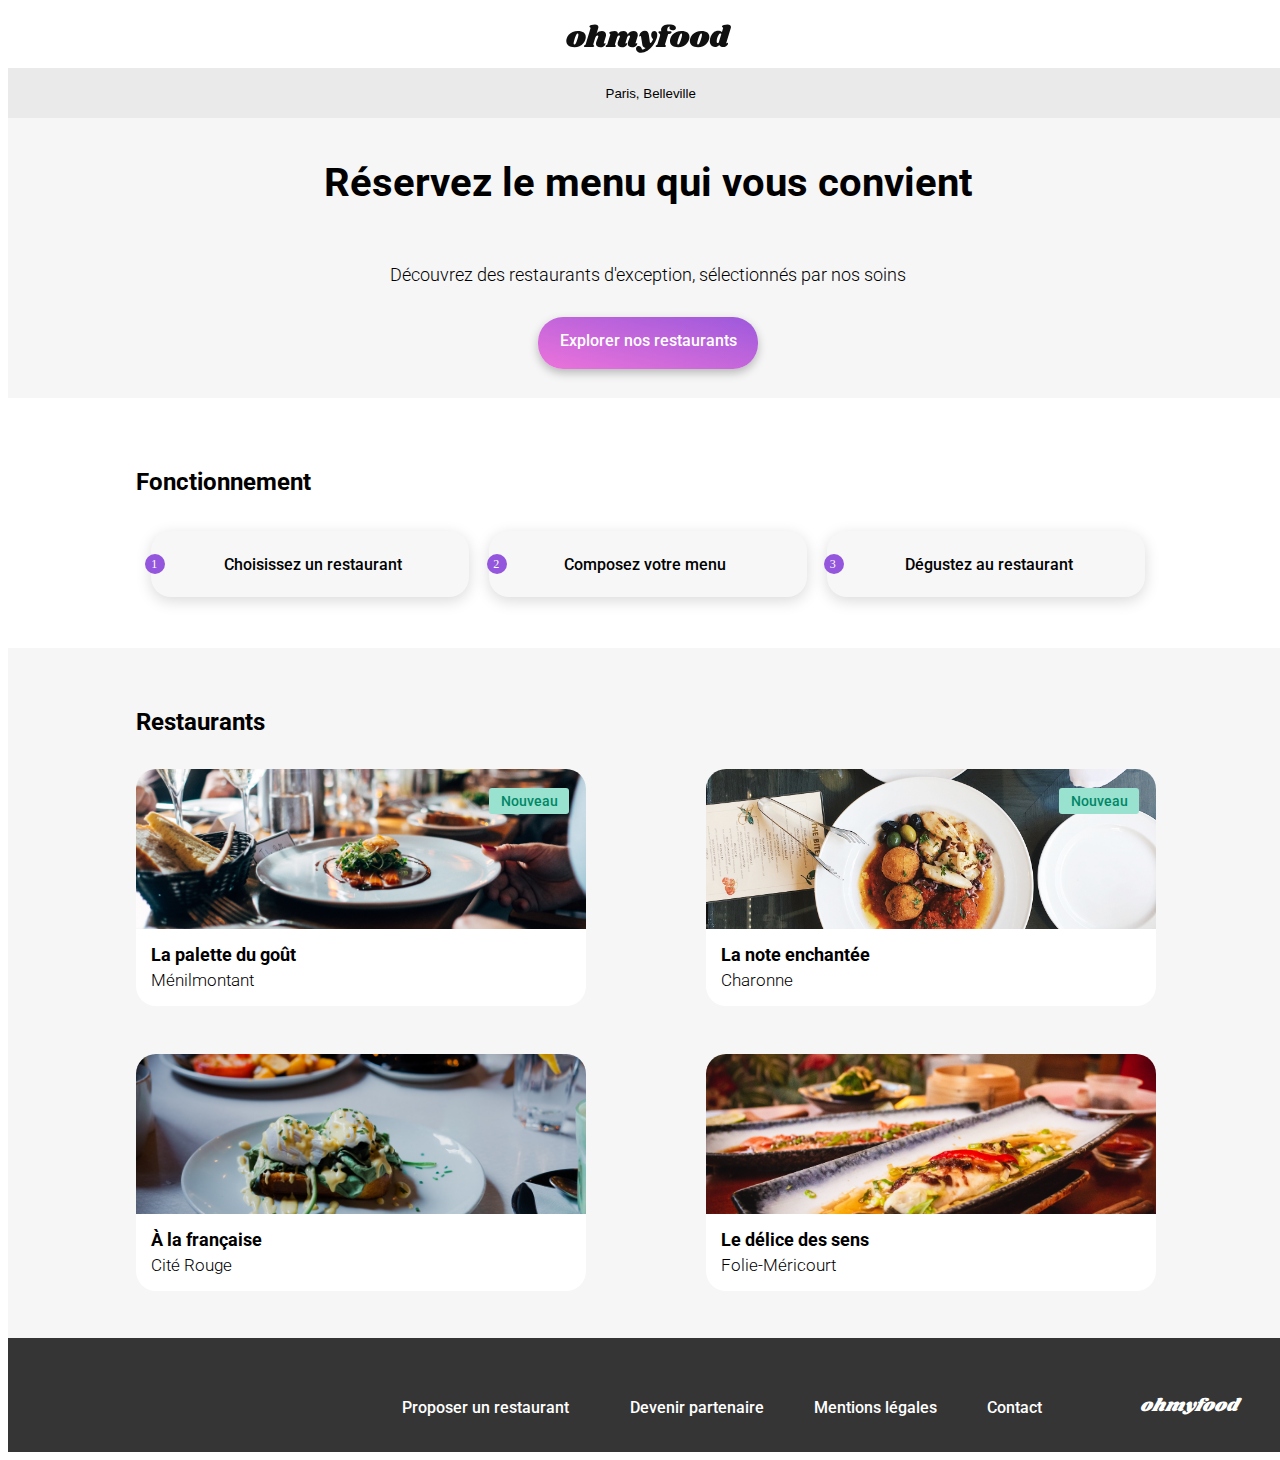
==== commit e6180ef5: "apparition menu progressive ok" ====
--- a/index.html
+++ b/index.html
@@ -39,7 +39,7 @@
 
         <section class="index_location">
             <i class="fa-solid fa-location-dot"></i>
-            <p>Paris, Belleville</p>
+            <input type="text" value="Paris, Belleville" id="localisation">
         </section>
 
         <section class="index_explorer">
--- a/sass/styles.css
+++ b/sass/styles.css
@@ -1,5 +1,17 @@
-/*** variable code common to all page ***/
-/*** variable code common to all page ***/
+/*** variables code ***/
+/*** variables code ***/
+/*** Mixin code ***/
+/*** Mixin code ***/
+/*** Keyframe code ***/
+@keyframes apparition {
+  from {
+    opacity: 0;
+  }
+  to {
+    opacity: 1;
+  }
+}
+/*** Keyframes code ***/
 /*** header code common to all pages *****/
 header {
   display: flex;
@@ -56,6 +68,12 @@
   font-size: 1.75em;
   font-weight: 400;
 }
+main #localisation {
+  background-color: rgb(234, 234, 234);
+  border: none;
+  margin-left: 0px;
+  width: 100px;
+}
 main .index_location {
   background-color: #EAEAEA;
   display: flex;
@@ -85,6 +103,8 @@
   font-size: 24px;
   box-sizing: border-box;
   text-align: center;
+  /*** for desktop ***/
+  /*** for desktop ***/
 }
 @media screen and (min-width: 1024px) {
   main .index_explorer h1 {
@@ -485,8 +505,10 @@
   flex-direction: column;
   align-items: center;
   gap: 38px;
-  height: 1250px;
-  box-sizing: border-box;
+  height: 1300px;
+  box-sizing: border-box;
+  /*** for desktop ***/
+  /*** for desktop ***/
 }
 @media screen and (min-width: 1024px) {
   .alafrancaise .menu {
@@ -500,6 +522,8 @@
   font-weight: 400;
   margin-bottom: -120px;
   width: 335px;
+  /*** for desktop ***/
+  /*** for desktop ***/
 }
 @media (min-width: 1024px) {
   .alafrancaise .menu h1 {
@@ -548,11 +572,28 @@
 .alafrancaise .menu .fa-solid:hover {
   opacity: 1;
 }
+.alafrancaise .menu #apparition1 {
+  opacity: 1;
+  animation-name: apparition;
+  animation-duration: 2000ms;
+}
+.alafrancaise .menu #apparition2 {
+  opacity: 1;
+  animation-name: apparition;
+  animation-duration: 4000ms;
+}
+.alafrancaise .menu #apparition3 {
+  opacity: 1;
+  animation-name: apparition;
+  animation-duration: 5500ms;
+}
 .alafrancaise .menu .sub-menu {
   box-sizing: border-box;
   padding-left: 12px;
   display: flex;
   flex-direction: column;
+  /*** for desktop ***/
+  /*** for desktop ***/
 }
 @media screen and (min-width: 1024px) {
   .alafrancaise .menu .sub-menu {
@@ -568,6 +609,8 @@
   border-bottom: #99E2D0 3px solid;
   height: 22px;
   width: 44px;
+  /*** for desktop ***/
+  /*** for desktop ***/
 }
 @media (min-width: 1024px) {
   .alafrancaise .menu .sub-menu h2 {
@@ -580,22 +623,26 @@
   display: flex;
   flex-direction: column;
   gap: 20px;
+  /*** for desktop ***/
 }
 @media (min-width: 1024px) {
   .alafrancaise .menu .sub-menu .dishes {
     width: 640px;
+    /*** for desktop ***/
   }
 }
 .alafrancaise .menu .sub-menu .dishes .dish {
   background-color: white;
   border-radius: 15px;
   width: 349px;
-  height: 70px;
+  height: 78px;
   box-shadow: 0px 4px 15px rgba(0, 0, 0, 0.15);
   box-sizing: border-box;
   display: flex;
   flex-direction: column;
   overflow: hidden;
+  /*** for desktop ***/
+  /*** for desktop ***/
 }
 @media (min-width: 1024px) {
   .alafrancaise .menu .sub-menu .dishes .dish {
@@ -604,35 +651,59 @@
 }
 .alafrancaise .menu .sub-menu .dishes .dish:hover > .dish-confirm {
   transform: translateX(-100%);
+}
+.alafrancaise .menu .sub-menu .dishes .dish:hover > p {
+  width: 60%;
+}
+.alafrancaise .menu .sub-menu .dishes .dish:hover > h3 {
+  width: 65%;
 }
 .alafrancaise .menu .sub-menu .dishes .dish h3 {
   font-size: 18px;
   font-family: "roboto";
   font-weight: 500;
-  margin-left: 17px;
-  margin-top: 14px;
+  height: 22px;
+  width: 280px;
+  padding-top: 1px;
+  padding-bottom: 22px;
+  padding-left: 15px;
+  text-overflow: ellipsis;
+  overflow: hidden;
+  white-space: nowrap;
+  margin-top: 12px;
+  transition: width 800ms ease-in-out;
 }
 .alafrancaise .menu .sub-menu .dishes .dish p {
   font-family: "roboto";
   font-size: 15px;
   font-weight: 300;
-  position: relative;
-  top: -30px;
-  left: 17px;
+  padding-top: 1px;
+  padding-bottom: 22px;
+  padding-left: 15px;
+  width: 280px;
+  height: 20px;
+  position: relative;
+  top: -28px;
+  text-overflow: ellipsis;
+  overflow: hidden;
+  white-space: nowrap;
+  transition: width 800ms ease-in-out;
 }
 .alafrancaise .menu .sub-menu .dishes .dish .dish-confirm {
   width: 32px;
-  height: 100%;
+  height: 70px;
   background-color: #99E2D0;
   position: relative;
-  top: -102px;
+  top: -108px;
   left: 350px;
   display: flex;
   flex-direction: column;
   justify-content: center;
   align-items: center;
   transition: all 800ms ease-in-out;
-  border: #99E2D0 solid 16px;
+  border: #99E2D0 solid 20px;
+  /*** for desktop ***/
+  /*** for desktop ***/
 }
 @media screen and (min-width: 1024px) {
   .alafrancaise .menu .sub-menu .dishes .dish .dish-confirm {
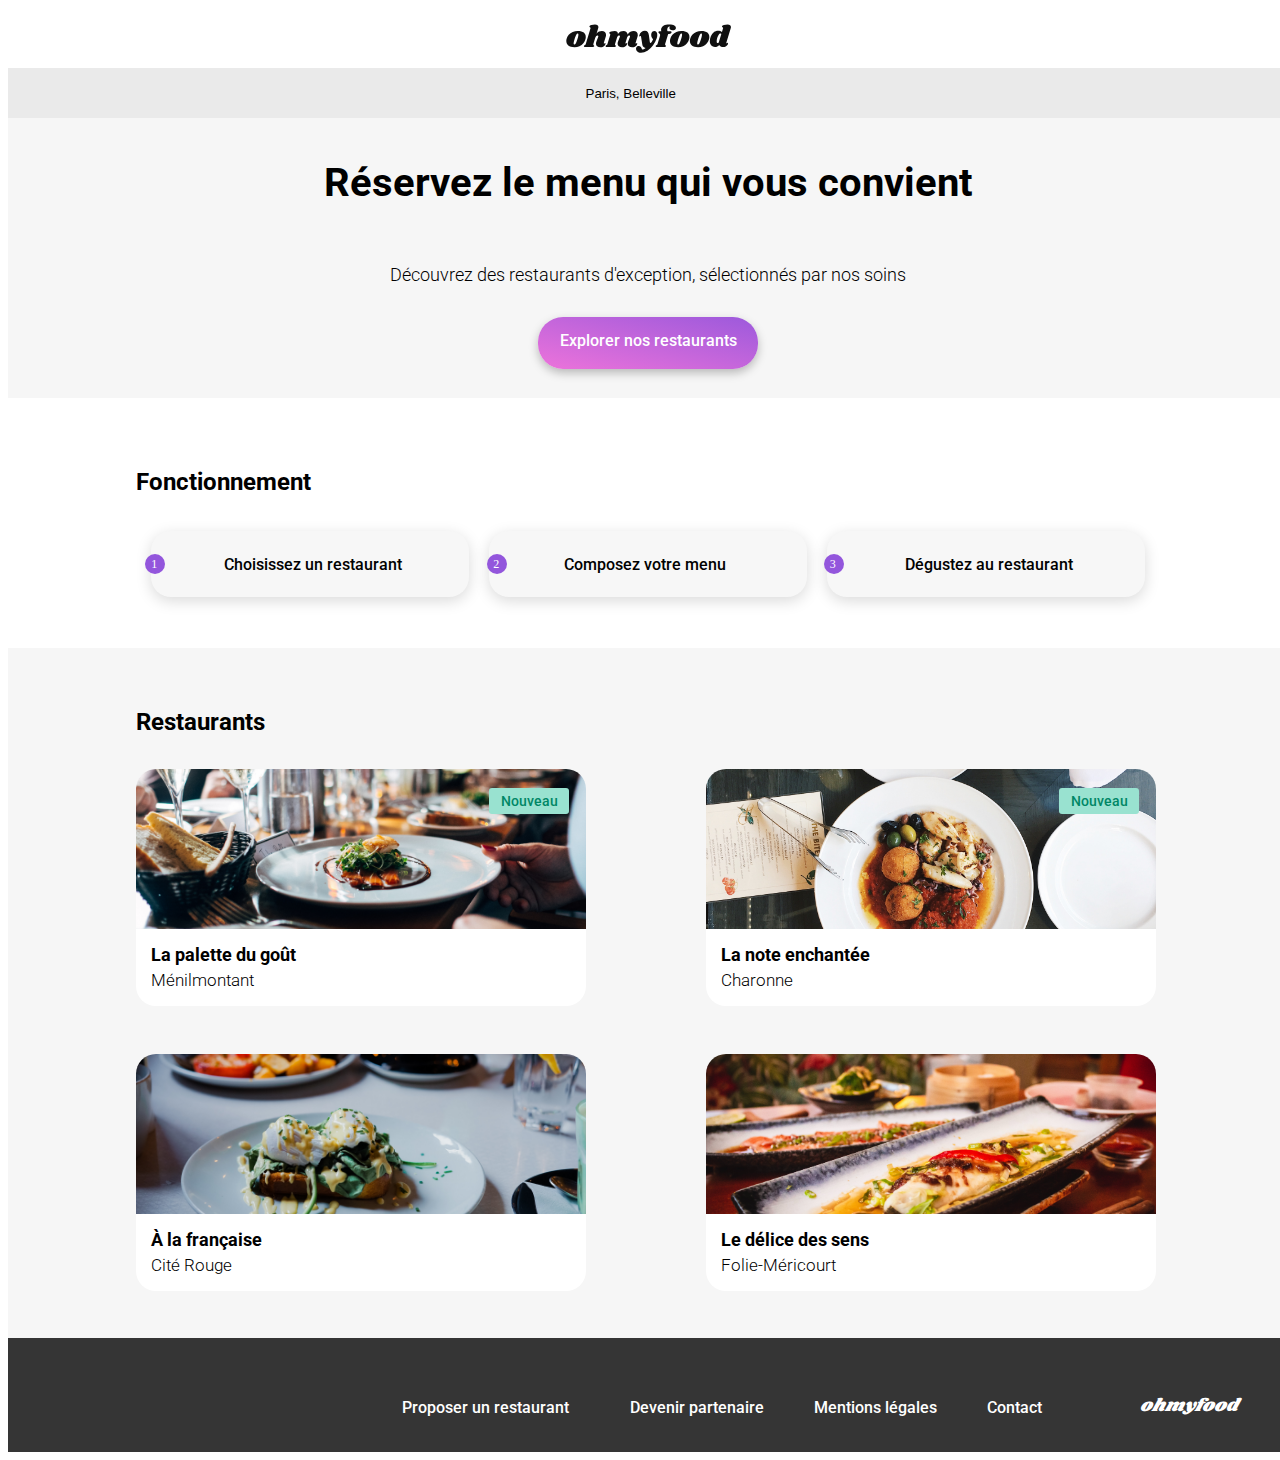
==== commit f29f5c2d: "finalisation de toutes les animations" ====
--- a/index.html
+++ b/index.html
@@ -24,16 +24,16 @@
     <main>
 
         <section class="loader">
-            <div class="loader-element">
+            <div class="loader-elements">
                 <div class="loader-element-1">
-                    <i class="fa-sharp fa-solid fa-wine-glass"></i>
+                    <i class="fa-solid fa-wine-bottle"></i>
                 </div>
                 <div class="loader-element-2">
                     <i class="fa-sharp fa-solid fa-wine-glass"></i>
                 </div>
             </div>
             <div class="loader-text">
-                <p>Chargement</p>
+                <p>Veuillez patienter</p>
             </div>
         </section>
 
--- a/sass/styles.css
+++ b/sass/styles.css
@@ -7,8 +7,43 @@
   from {
     opacity: 0;
   }
+  50% {
+    opacity: 0.5;
+  }
   to {
     opacity: 1;
+  }
+}
+@keyframes spin {
+  0% {
+    transform: rotate(0);
+    color: #9356DC;
+  }
+  50% {
+    color: #99E2D0;
+  }
+  100% {
+    transform: rotate(25deg);
+    color: #9356DC;
+  }
+}
+@keyframes spin-revert {
+  0% {
+    color: #9356DC;
+  }
+  50% {
+    color: #99E2D0;
+  }
+  100% {
+    color: #9356DC;
+  }
+}
+@keyframes loading {
+  0% {
+    visibility: visible;
+  }
+  100% {
+    visibility: visible;
   }
 }
 /*** Keyframes code ***/
@@ -49,42 +84,65 @@
 }
 main .loader {
   background-color: #fff;
-  display: none;
+  position: fixed;
+  z-index: 1000;
+  visibility: hidden;
+  animation: loading 5s;
   width: 100%;
   height: 100%;
-}
-main .loader i {
-  font-size: 10em;
+  display: flex;
+  flex-direction: column;
+  justify-content: center;
+  align-items: center;
+  gap: 100px;
+  margin-top: -68px;
+}
+main .loader .loader-elements {
+  display: flex;
+  justify-content: center;
+  align-items: center;
+  gap: 35px;
+}
+main .loader .loader-elements .loader-element-1 i {
+  font-size: 12em;
   color: #ffffff;
-  animation: spin 7s 6 ease-in-out alternate-reverse;
-}
-main .loader i {
-  font-size: 10em;
-  color: #ffffff;
-  animation: spin-revert 7s 6 ease-in-out alternate-reverse;
+  animation: spin 3s 100 ease-in alternate-reverse;
+}
+main .loader .loader-elements .loader-element-2 i {
+  font-size: 7em;
+  color: black;
+  animation: spin-revert 3s 100 ease-in alternate-reverse;
+  position: relative;
+  top: 55px;
+  left: -45px;
 }
 main .loader .loader-text {
   font-family: "Shrikhand";
-  font-size: 1.75em;
-  font-weight: 400;
-}
-main #localisation {
+  font-style: italic;
+  font-size: 2.75em;
+  font-weight: 100;
+}
+main .index_location {
+  background-color: #EAEAEA;
+  display: flex;
+  justify-content: center;
+  align-items: center;
+  gap: 15px;
+  height: 50px;
+  font-family: "Roboto";
+  font-style: normal;
+  font-weight: 500;
+  font-size: 16px;
+}
+main .index_location #localisation {
   background-color: rgb(234, 234, 234);
   border: none;
   margin-left: 0px;
-  width: 100px;
-}
-main .index_location {
-  background-color: #EAEAEA;
-  display: flex;
-  justify-content: center;
-  align-items: center;
-  gap: 15px;
-  height: 50px;
-  font-family: "Roboto";
-  font-style: normal;
-  font-weight: 500;
-  font-size: 16px;
+  width: 140px;
+}
+main .index_location #localisation:hover {
+  border-radius: 1px;
+  border: #EAEAEA 2px solid;
 }
 main .index_explorer {
   background-color: #F6F6F6;
@@ -194,6 +252,9 @@
   border-radius: 20px;
   box-shadow: 0px 4px 15px rgba(0, 0, 0, 0.15);
 }
+main .working .steps .choose:hover > i {
+  color: #9356DC;
+}
 main .working .steps .choose span {
   color: white;
   font-size: 12px;
@@ -230,6 +291,9 @@
   border-radius: 20px;
   box-shadow: 0px 4px 15px rgba(0, 0, 0, 0.15);
 }
+main .working .steps .compose:hover > i {
+  color: #9356DC;
+}
 main .working .steps .compose span {
   color: white;
   font-size: 12px;
@@ -266,6 +330,9 @@
   border-radius: 20px;
   box-shadow: 0px 4px 15px rgba(0, 0, 0, 0.15);
 }
+main .working .steps .enjoy:hover > i {
+  color: #9356DC;
+}
 main .working .steps .enjoy span {
   color: white;
   font-size: 12px;
@@ -289,7 +356,7 @@
 main .working .steps .enjoy i {
   position: relative;
   left: -10px;
-  color: #9356DC;
+  color: #7E7E7E;
 }
 main .restaurants_list {
   height: 1200px;
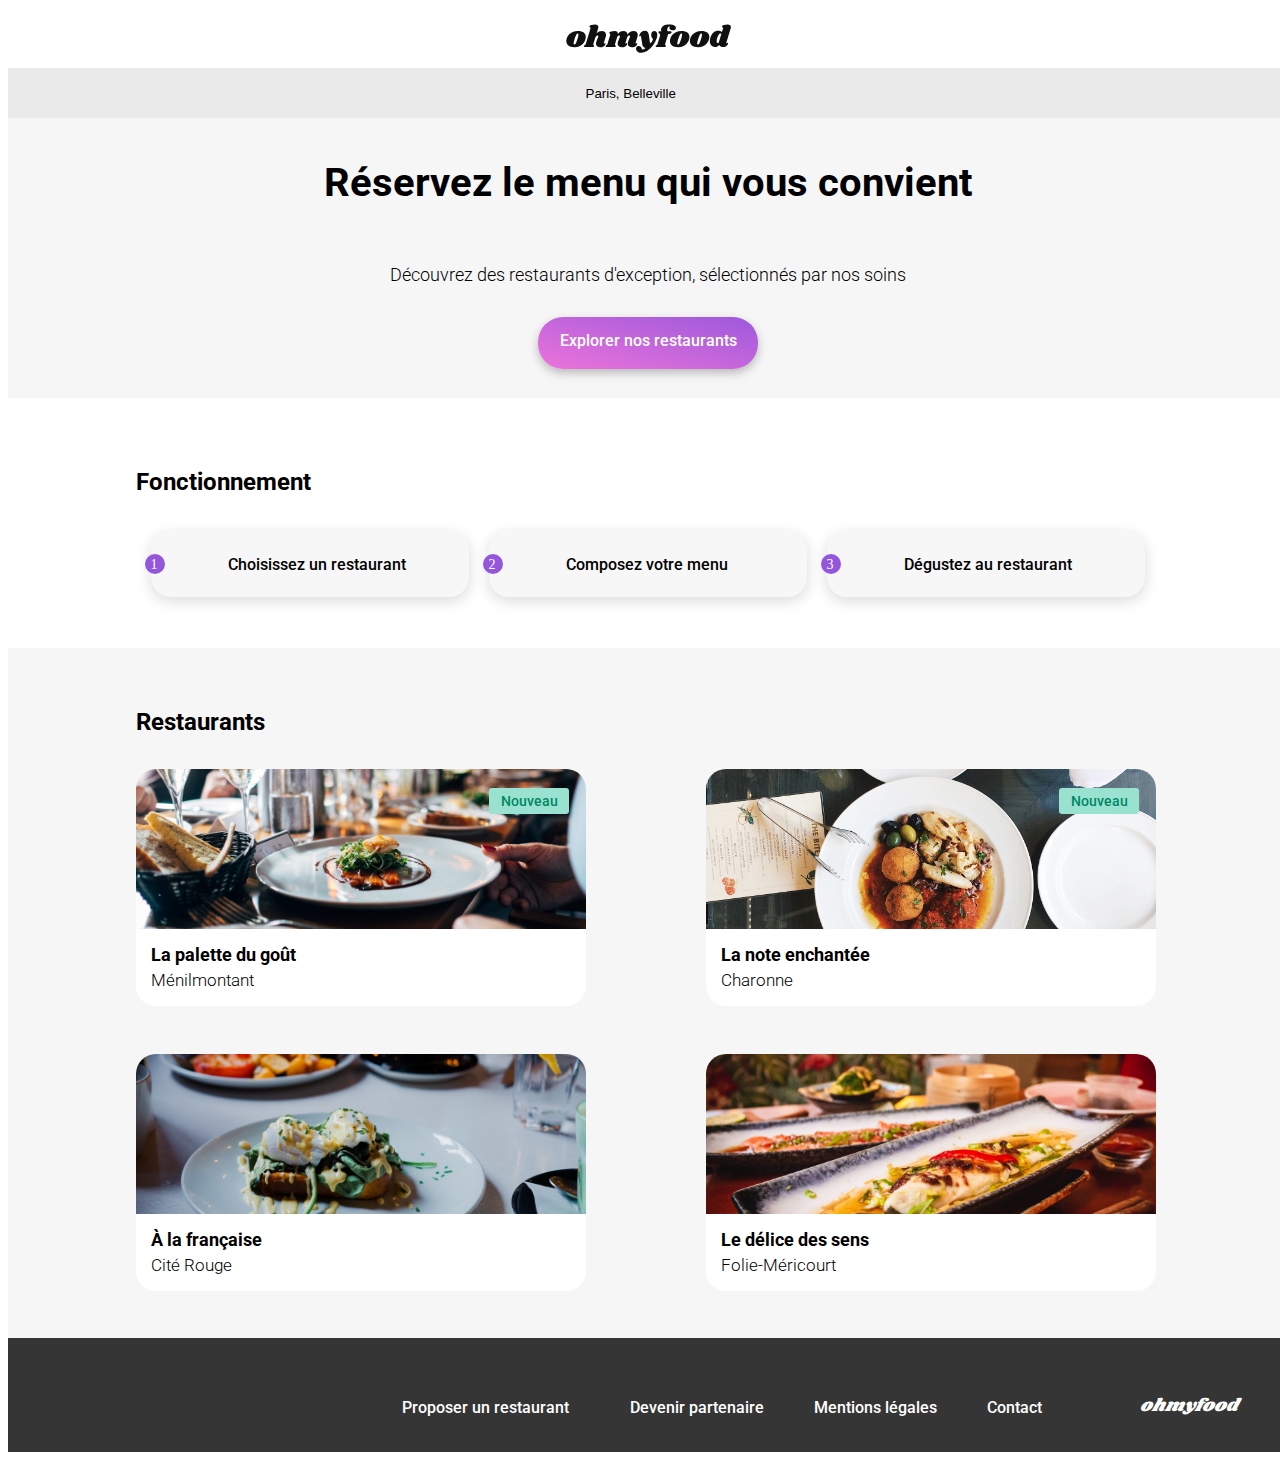
==== commit 6689d4b2: "projet 4 finalisé" ====
--- a/index.html
+++ b/index.html
@@ -37,6 +37,7 @@
             </div>
         </section>
 
+
         <section class="index_location">
             <i class="fa-solid fa-location-dot"></i>
             <input type="text" value="Paris, Belleville" id="localisation">
@@ -51,17 +52,17 @@
         <section class="working">
             <h2>Fonctionnement</h2>
             <div class="steps">
-                <div class="choose">
+                <div class="step">
                     <span>1</span>
                     <i class="fa-solid fa-mobile-screen"></i>
                     <p>Choisissez un restaurant</p>
                 </div>
-                <div class="compose">
+                <div class="step">
                     <span>2</span>
                     <i class="fa-sharp fa-solid fa-list"></i>
                     <p>Composez votre menu</p>
                 </div>
-                <div class="enjoy">
+                <div class="step">
                     <span>3</span>
                     <i class="fa-solid fa-store"></i>
                     <p>Dégustez au restaurant</p>
@@ -73,7 +74,7 @@
         <section class="restaurants_list" id="restaurants">
             <h2>Restaurants</h2>
             <div class="card_list">
-                <article class="palette">
+                <article>
                     <a href="./restaurants/lapalettedugout.html">
                         <img src="./assets/images/restaurants/jay-wennington-N_Y88TWmGwA-unsplash.jpg"
                             alt="Restaurant La palette du goût à Ménilmontant">
@@ -88,7 +89,7 @@
                     <i class="fa-regular fa-heart"></i>
                     <i class="fa-solid fa-heart"></i>
                 </article>
-                <article class="note">
+                <article>
                     <a href="./restaurants/lanoteenchantee.html">
                         <img src="./assets/images/restaurants/stil-u2Lp8tXIcjw-unsplash.jpg"
                             alt="Restaurant La note enchantée à Charonne">
@@ -103,7 +104,7 @@
                     <i class="fa-regular fa-heart"></i>
                     <i class="fa-solid fa-heart"></i>
                 </article>
-                <article class="french">
+                <article>
                     <a href="./restaurants/alafrancaise.html">
                         <img src="./assets/images/restaurants/toa-heftiba-DQKerTsQwi0-unsplash.jpg"
                             alt="Restaurant à la française à la Cité Rouge">
@@ -117,7 +118,7 @@
                     <i class="fa-regular fa-heart"></i>
                     <i class="fa-solid fa-heart"></i>
                 </article>
-                <article class="delicious">
+                <article>
                     <a href="./restaurants/lesdelicesdessens.html">
                         <img src="./assets/images/restaurants/louis-hansel-shotsoflouis-qNBGVyOCY8Q-unsplash.jpg"
                             alt="Restaurant Le délice des sens à Folie-Méricourt">
--- a/sass/styles.css
+++ b/sass/styles.css
@@ -241,7 +241,7 @@
     flex-direction: row;
   }
 }
-main .working .steps .choose {
+main .working .steps .step {
   box-sizing: border-box;
   display: flex;
   justify-content: space-evenly;
@@ -252,12 +252,12 @@
   border-radius: 20px;
   box-shadow: 0px 4px 15px rgba(0, 0, 0, 0.15);
 }
-main .working .steps .choose:hover > i {
+main .working .steps .step:hover > i {
   color: #9356DC;
 }
-main .working .steps .choose span {
+main .working .steps .step span {
   color: white;
-  font-size: 12px;
+  font-size: 14px;
   border-radius: 50%;
   width: 20px;
   height: 20px;
@@ -265,98 +265,21 @@
   box-sizing: border-box;
   padding-left: 6px;
   padding-top: 3px;
-  margin-left: -15%;
-}
-main .working .steps .choose p {
+  margin-left: -58px;
+}
+main .working .steps .step p {
   font-family: "Roboto";
   font-style: normal;
   font-weight: 500;
   font-size: 16px;
-  position: relative;
-  left: -25px;
-}
-main .working .steps .choose i {
-  position: relative;
-  left: -10px;
+  width: 190px;
+  margin-left: -40px;
+}
+main .working .steps .step i {
+  position: relative;
+  left: -20px;
   color: #7E7E7E;
-}
-main .working .steps .compose {
-  box-sizing: border-box;
-  display: flex;
-  justify-content: space-evenly;
-  align-items: center;
-  background-color: #F7F7F7;
-  height: 66px;
-  width: 318px;
-  border-radius: 20px;
-  box-shadow: 0px 4px 15px rgba(0, 0, 0, 0.15);
-}
-main .working .steps .compose:hover > i {
-  color: #9356DC;
-}
-main .working .steps .compose span {
-  color: white;
-  font-size: 12px;
-  border-radius: 50%;
-  width: 20px;
-  height: 20px;
-  background-color: #9356DC;
-  box-sizing: border-box;
-  padding-left: 6px;
-  padding-top: 3px;
-  margin-left: -15%;
-}
-main .working .steps .compose p {
-  font-family: "Roboto";
-  font-style: normal;
-  font-weight: 500;
-  font-size: 16px;
-  position: relative;
-  left: -35px;
-}
-main .working .steps .compose i {
-  position: relative;
-  left: -15px;
-  color: #7E7E7E;
-}
-main .working .steps .enjoy {
-  box-sizing: border-box;
-  display: flex;
-  justify-content: space-evenly;
-  align-items: center;
-  background-color: #F7F7F7;
-  height: 66px;
-  width: 318px;
-  border-radius: 20px;
-  box-shadow: 0px 4px 15px rgba(0, 0, 0, 0.15);
-}
-main .working .steps .enjoy:hover > i {
-  color: #9356DC;
-}
-main .working .steps .enjoy span {
-  color: white;
-  font-size: 12px;
-  border-radius: 50%;
-  width: 20px;
-  height: 20px;
-  background-color: #9356DC;
-  box-sizing: border-box;
-  padding-left: 6px;
-  padding-top: 3px;
-  margin-left: -15%;
-}
-main .working .steps .enjoy p {
-  font-family: "Roboto";
-  font-style: normal;
-  font-weight: 500;
-  font-size: 16px;
-  position: relative;
-  left: -28px;
-}
-main .working .steps .enjoy i {
-  position: relative;
-  left: -10px;
-  color: #7E7E7E;
+  font-size: 18px;
 }
 main .restaurants_list {
   height: 1200px;
@@ -538,7 +461,7 @@
   align-items: center;
 }
 
-.body_alafrancaise {
+.body_page {
   display: flex;
   flex-direction: column;
   align-items: center;
@@ -546,23 +469,23 @@
   width: 100%;
 }
 
-.alafrancaise {
-  display: flex;
-  flex-direction: column;
-  align-items: center;
-  width: 100%;
-}
-.alafrancaise .presentation_pic {
+.main_page {
+  display: flex;
+  flex-direction: column;
+  align-items: center;
+  width: 100%;
+}
+.main_page .presentation_pic {
   width: 100%;
   height: 275px;
 }
-.alafrancaise .presentation_pic img {
+.main_page .presentation_pic img {
   width: 100%;
   height: 275px;
   -o-object-fit: cover;
      object-fit: cover;
 }
-.alafrancaise .menu {
+.main_page .menu {
   background-color: rgb(246, 246, 246);
   border-radius: 40px 40px 0px 0px;
   padding-top: 10px;
@@ -578,11 +501,11 @@
   /*** for desktop ***/
 }
 @media screen and (min-width: 1024px) {
-  .alafrancaise .menu {
+  .main_page .menu {
     width: 1024px;
   }
 }
-.alafrancaise .menu h1 {
+.main_page .menu h1 {
   font-family: "shrikhand";
   font-style: normal;
   font-size: 28px;
@@ -593,12 +516,12 @@
   /*** for desktop ***/
 }
 @media (min-width: 1024px) {
-  .alafrancaise .menu h1 {
+  .main_page .menu h1 {
     position: relative;
     left: -20px;
   }
 }
-.alafrancaise .menu .fa-regular {
+.main_page .menu .fa-regular {
   position: relative;
   top: 46px;
   left: 145px;
@@ -608,13 +531,13 @@
   /* for desktop*/
 }
 @media screen and (min-width: 1024px) {
-  .alafrancaise .menu .fa-regular {
+  .main_page .menu .fa-regular {
     position: relative;
     top: 50px;
     left: 136px;
   }
 }
-.alafrancaise .menu .fa-solid {
+.main_page .menu .fa-solid {
   position: relative;
   top: -16px;
   left: 147px;
@@ -630,31 +553,31 @@
   /* for desktop*/
 }
 @media screen and (min-width: 1024px) {
-  .alafrancaise .menu .fa-solid {
+  .main_page .menu .fa-solid {
     position: relative;
     top: -12px;
     left: 138.5px;
   }
 }
-.alafrancaise .menu .fa-solid:hover {
+.main_page .menu .fa-solid:hover {
   opacity: 1;
 }
-.alafrancaise .menu #apparition1 {
+.main_page .menu #apparition1 {
   opacity: 1;
   animation-name: apparition;
   animation-duration: 2000ms;
 }
-.alafrancaise .menu #apparition2 {
+.main_page .menu #apparition2 {
   opacity: 1;
   animation-name: apparition;
   animation-duration: 4000ms;
 }
-.alafrancaise .menu #apparition3 {
+.main_page .menu #apparition3 {
   opacity: 1;
   animation-name: apparition;
   animation-duration: 5500ms;
 }
-.alafrancaise .menu .sub-menu {
+.main_page .menu .sub-menu {
   box-sizing: border-box;
   padding-left: 12px;
   display: flex;
@@ -663,12 +586,12 @@
   /*** for desktop ***/
 }
 @media screen and (min-width: 1024px) {
-  .alafrancaise .menu .sub-menu {
+  .main_page .menu .sub-menu {
     width: 640px;
     align-items: center;
   }
 }
-.alafrancaise .menu .sub-menu h2 {
+.main_page .menu .sub-menu h2 {
   font-family: "roboto";
   font-weight: 300;
   font-size: 16px;
@@ -680,12 +603,12 @@
   /*** for desktop ***/
 }
 @media (min-width: 1024px) {
-  .alafrancaise .menu .sub-menu h2 {
+  .main_page .menu .sub-menu h2 {
     position: relative;
     left: -293px;
   }
 }
-.alafrancaise .menu .sub-menu .dishes {
+.main_page .menu .sub-menu .dishes {
   width: 350px;
   display: flex;
   flex-direction: column;
@@ -693,12 +616,12 @@
   /*** for desktop ***/
 }
 @media (min-width: 1024px) {
-  .alafrancaise .menu .sub-menu .dishes {
+  .main_page .menu .sub-menu .dishes {
     width: 640px;
     /*** for desktop ***/
   }
 }
-.alafrancaise .menu .sub-menu .dishes .dish {
+.main_page .menu .sub-menu .dishes .dish {
   background-color: white;
   border-radius: 15px;
   width: 349px;
@@ -712,20 +635,20 @@
   /*** for desktop ***/
 }
 @media (min-width: 1024px) {
-  .alafrancaise .menu .sub-menu .dishes .dish {
+  .main_page .menu .sub-menu .dishes .dish {
     width: 620px;
   }
 }
-.alafrancaise .menu .sub-menu .dishes .dish:hover > .dish-confirm {
+.main_page .menu .sub-menu .dishes .dish:hover > .dish-confirm {
   transform: translateX(-100%);
 }
-.alafrancaise .menu .sub-menu .dishes .dish:hover > p {
+.main_page .menu .sub-menu .dishes .dish:hover > p {
   width: 60%;
 }
-.alafrancaise .menu .sub-menu .dishes .dish:hover > h3 {
+.main_page .menu .sub-menu .dishes .dish:hover > h3 {
   width: 65%;
 }
-.alafrancaise .menu .sub-menu .dishes .dish h3 {
+.main_page .menu .sub-menu .dishes .dish h3 {
   font-size: 18px;
   font-family: "roboto";
   font-weight: 500;
@@ -740,7 +663,7 @@
   margin-top: 12px;
   transition: width 800ms ease-in-out;
 }
-.alafrancaise .menu .sub-menu .dishes .dish p {
+.main_page .menu .sub-menu .dishes .dish p {
   font-family: "roboto";
   font-size: 15px;
   font-weight: 300;
@@ -756,7 +679,7 @@
   white-space: nowrap;
   transition: width 800ms ease-in-out;
 }
-.alafrancaise .menu .sub-menu .dishes .dish .dish-confirm {
+.main_page .menu .sub-menu .dishes .dish .dish-confirm {
   width: 32px;
   height: 70px;
   background-color: #99E2D0;
@@ -773,12 +696,12 @@
   /*** for desktop ***/
 }
 @media screen and (min-width: 1024px) {
-  .alafrancaise .menu .sub-menu .dishes .dish .dish-confirm {
+  .main_page .menu .sub-menu .dishes .dish .dish-confirm {
     position: relative;
     left: 620px;
   }
 }
-.alafrancaise .menu .sub-menu .dishes .dish .dish-confirm .fa-circle-check {
+.main_page .menu .sub-menu .dishes .dish .dish-confirm .fa-circle-check {
   color: #99E2D0;
   background-color: white;
   font-size: 24px;
@@ -791,16 +714,16 @@
   height: -moz-fit-content;
   height: fit-content;
 }
-.alafrancaise .menu .sub-menu .dishes .dish .dish-confirm span {
+.main_page .menu .sub-menu .dishes .dish .dish-confirm span {
   position: relative;
   left: -63px;
   font-family: "roboto";
   font-size: 15px;
   font-weight: 700;
 }
-.alafrancaise button {
+.main_page button {
   font-size: 16px;
-  font-style: "roboto";
+  font-family: "roboto";
   font-weight: 500;
   color: white;
   width: 186px;
@@ -811,7 +734,7 @@
   box-shadow: 0px 4px 10px rgba(0, 0, 0, 0.25);
   transition: filter 1.2s ease, box-shadow 1.2s ease;
 }
-.alafrancaise button:hover {
+.main_page button:hover {
   filter: brightness(1.2);
   box-shadow: 0px 4px 15px rgba(0, 0, 0, 0.25);
 }
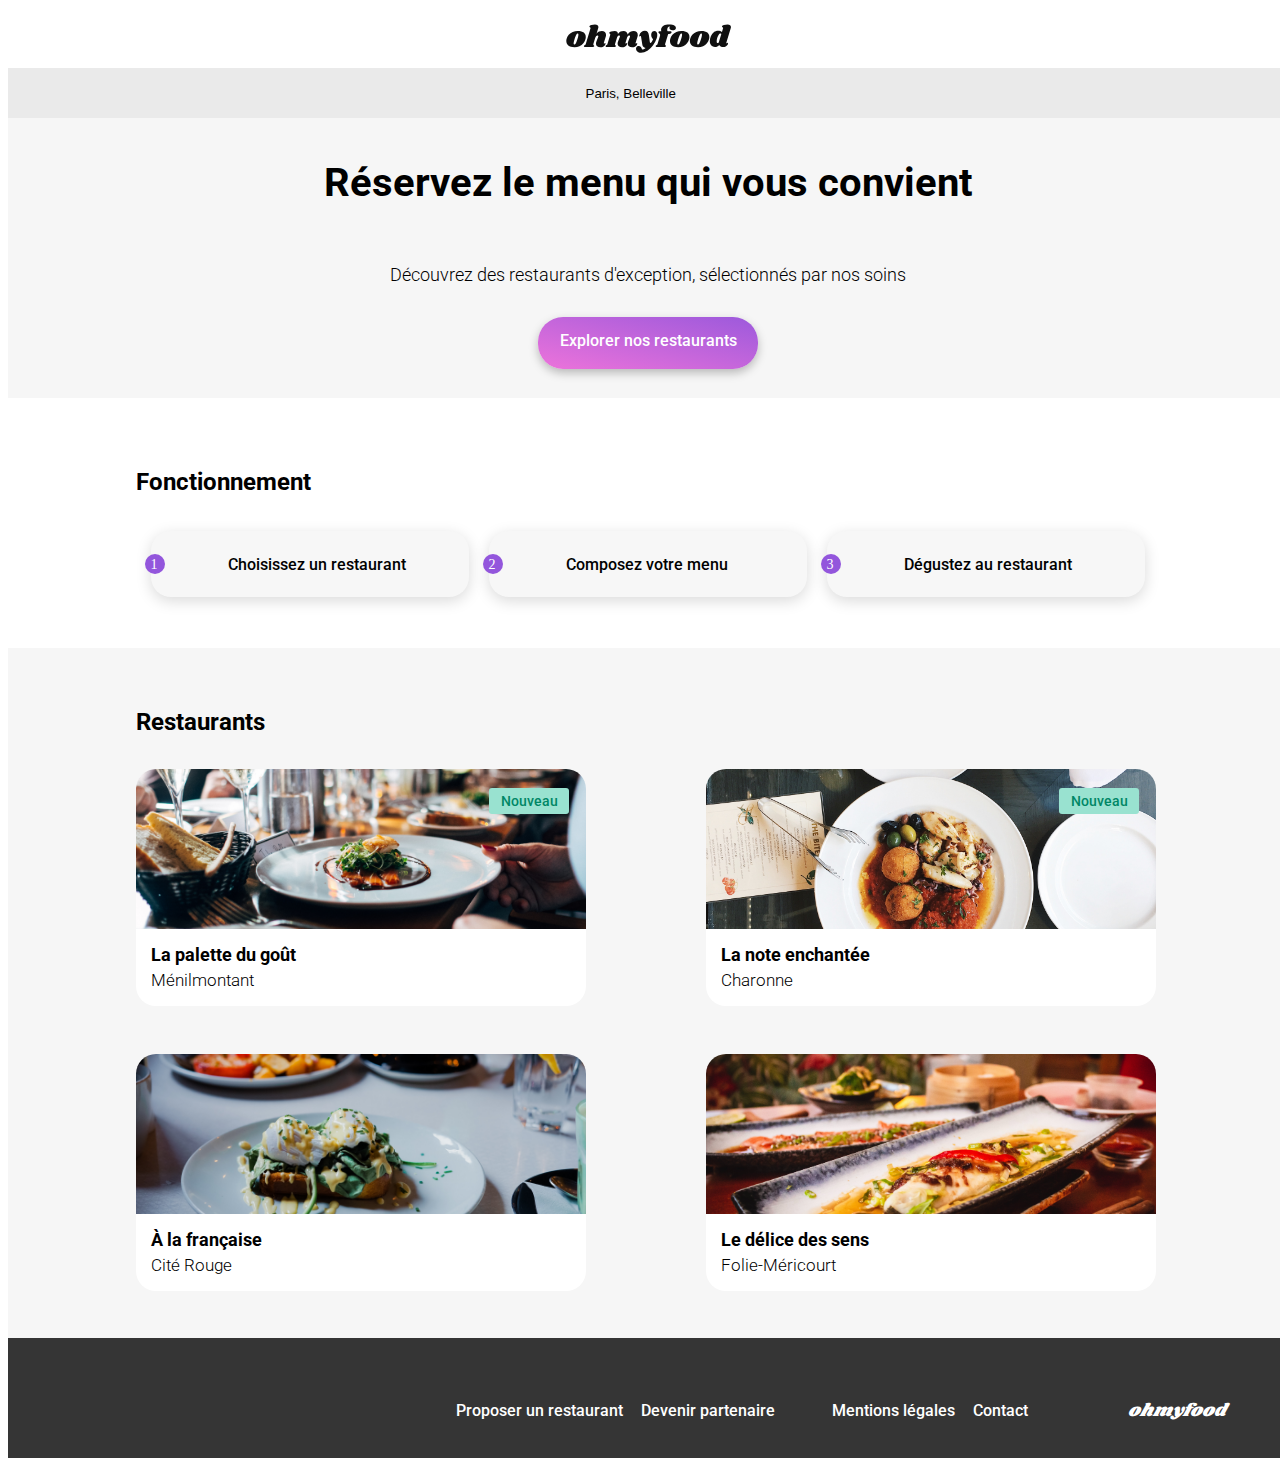
==== commit 51d83f06: "rework sur la version tablet" ====
--- a/index.html
+++ b/index.html
@@ -120,7 +120,7 @@
                 </article>
                 <article>
                     <a href="./restaurants/lesdelicesdessens.html">
-                        <img src="./assets/images/restaurants/louis-hansel-shotsoflouis-qNBGVyOCY8Q-unsplash.jpg"
+                        <img src="./assets/images/restaurants/louis-hansel.jpg"
                             alt="Restaurant Le délice des sens à Folie-Méricourt">
                         <div class="card_description">
                             <div class="text_description">
@@ -140,16 +140,20 @@
     <footer>
         <h2>ohmyfood</h2>
         <div class="links">
-            <div class="links__icone">
-                <i class="fa-sharp fa-solid fa-utensils"></i>
-                <a href=""> Proposer un restaurant</a>
+            <div class="links_icone">
+                <div>
+                    <i class="fa-sharp fa-solid fa-utensils"></i>
+                    <a href=""> Proposer un restaurant</a>
+                </div>
+                <div>
+                    <i class="fa-solid fa-handshake-angle"></i>
+                    <a href="">Devenir partenaire</a>
+                </div>
             </div>
-            <div class="links__icone">
-                <i class="fa-solid fa-handshake-angle"></i>
-                <a href="">Devenir partenaire</a>
+            <div class="links_noicone">
+                <a href="">Mentions légales</a>
+                <a href="mailto:contact@ohmyfood.com">Contact</a>
             </div>
-            <a href="">Mentions légales</a>
-            <a href="mailto:contact@ohmyfood.com">Contact</a>
         </div>
     </footer>
 
--- a/sass/styles.css
+++ b/sass/styles.css
@@ -27,7 +27,7 @@
     color: #9356DC;
   }
 }
-@keyframes spin-revert {
+@keyframes cup {
   0% {
     color: #9356DC;
   }
@@ -85,9 +85,9 @@
 main .loader {
   background-color: #fff;
   position: fixed;
-  z-index: 1000;
   visibility: hidden;
-  animation: loading 5s;
+  z-index: 100;
+  animation: loading 4s ease-out;
   width: 100%;
   height: 100%;
   display: flex;
@@ -106,12 +106,12 @@
 main .loader .loader-elements .loader-element-1 i {
   font-size: 12em;
   color: #ffffff;
-  animation: spin 3s 100 ease-in alternate-reverse;
+  animation: spin 4s 4 ease-in alternate-reverse;
 }
 main .loader .loader-elements .loader-element-2 i {
   font-size: 7em;
   color: black;
-  animation: spin-revert 3s 100 ease-in alternate-reverse;
+  animation: cup 4s 4 ease-in alternate-reverse;
   position: relative;
   top: 55px;
   left: -45px;
@@ -121,6 +121,7 @@
   font-style: italic;
   font-size: 2.75em;
   font-weight: 100;
+  animation: cup 4s 4 ease-in alternate-reverse;
 }
 main .index_location {
   background-color: #EAEAEA;
@@ -306,18 +307,28 @@
   font-size: 24px;
   /* for desktop*/
   /* for desktop*/
+  /* for tablet*/
+  /* for tablet*/
 }
 @media screen and (min-width: 1024px) {
   main .restaurants_list h2 {
     width: 1024px;
   }
 }
+@media screen and (min-width: 768px) and (max-width: 1023px) {
+  main .restaurants_list h2 {
+    width: 768px;
+    padding-left: 450px;
+  }
+}
 main .restaurants_list .card_list {
   display: flex;
   flex-direction: column;
   gap: 15px;
   /* for desktop*/
   /* for desktop*/
+  /* for tablet*/
+  /* for tablet*/
 }
 @media screen and (min-width: 1024px) {
   main .restaurants_list .card_list {
@@ -327,12 +338,18 @@
     gap: 48px 120px;
   }
 }
+@media screen and (min-width: 768px) and (max-width: 1023px) {
+  main .restaurants_list .card_list {
+    width: 768px;
+    align-items: center;
+  }
+}
 main .restaurants_list .card_list article {
   height: 237px;
-  /* for desktop*/
-  /* for desktop*/
-}
-@media screen and (min-width: 1024px) {
+  /* for desktop and tablet*/
+  /* for desktop and tablet */
+}
+@media screen and (min-width: 768px) {
   main .restaurants_list .card_list article {
     width: 450px;
   }
@@ -342,10 +359,10 @@
   top: -57px;
   left: 290px;
   font-size: 24px;
-  /* for desktop*/
-  /* for desktop*/
-}
-@media screen and (min-width: 1024px) {
+  /* for desktop and tablet */
+  /* for desktop and tablet */
+}
+@media screen and (min-width: 768px) {
   main .restaurants_list .card_list article .fa-regular {
     position: relative;
     top: -57px;
@@ -363,10 +380,10 @@
   color: transparent;
   opacity: 0;
   transition: opacity 500ms ease;
-  /* for desktop*/
-  /* for desktop*/
-}
-@media screen and (min-width: 1024px) {
+  /* for desktop and tablte */
+  /* for desktop and tablet */
+}
+@media screen and (min-width: 768px) {
   main .restaurants_list .card_list article .fa-solid {
     position: relative;
     top: -57px;
@@ -385,10 +402,10 @@
   border-radius: 20px;
   text-decoration: none;
   box-sizing: border-box;
-  /* for desktop*/
-  /* for desktop*/
-}
-@media screen and (min-width: 1024px) {
+  /* for desktop and tablet */
+  /* for desktop and tablet */
+}
+@media screen and (min-width: 768px) {
   main .restaurants_list .card_list article a {
     width: 450px;
   }
@@ -410,10 +427,10 @@
   text-align: center;
   background-color: #99E2D0;
   border-radius: 3px;
-  /* for desktop*/
-  /* for desktop*/
-}
-@media screen and (min-width: 1024px) {
+  /* for desktop and tablet */
+  /* for desktop and tablet */
+}
+@media screen and (min-width: 768px) {
   main .restaurants_list .card_list article a .new {
     position: relative;
     top: -250px;
@@ -582,10 +599,10 @@
   padding-left: 12px;
   display: flex;
   flex-direction: column;
-  /*** for desktop ***/
-  /*** for desktop ***/
-}
-@media screen and (min-width: 1024px) {
+  /*** for desktop and tablet ***/
+  /*** for desktop ***/
+}
+@media screen and (min-width: 768px) {
   .main_page .menu .sub-menu {
     width: 640px;
     align-items: center;
@@ -599,10 +616,10 @@
   border-bottom: #99E2D0 3px solid;
   height: 22px;
   width: 44px;
-  /*** for desktop ***/
-  /*** for desktop ***/
-}
-@media (min-width: 1024px) {
+  /*** for desktop and tablet***/
+  /*** for desktop ***/
+}
+@media (min-width: 768px) {
   .main_page .menu .sub-menu h2 {
     position: relative;
     left: -293px;
@@ -613,12 +630,12 @@
   display: flex;
   flex-direction: column;
   gap: 20px;
-  /*** for desktop ***/
-}
-@media (min-width: 1024px) {
+  /*** for desktop and tablet***/
+  /*** for desktop ***/
+}
+@media (min-width: 768px) {
   .main_page .menu .sub-menu .dishes {
     width: 640px;
-    /*** for desktop ***/
   }
 }
 .main_page .menu .sub-menu .dishes .dish {
@@ -631,10 +648,10 @@
   display: flex;
   flex-direction: column;
   overflow: hidden;
-  /*** for desktop ***/
-  /*** for desktop ***/
-}
-@media (min-width: 1024px) {
+  /*** for desktop and tablet ***/
+  /*** for desktop ***/
+}
+@media (min-width: 768px) {
   .main_page .menu .sub-menu .dishes .dish {
     width: 620px;
   }
@@ -692,10 +709,10 @@
   align-items: center;
   transition: all 800ms ease-in-out;
   border: #99E2D0 solid 20px;
-  /*** for desktop ***/
-  /*** for desktop ***/
-}
-@media screen and (min-width: 1024px) {
+  /*** for desktop and tablet***/
+  /*** for desktop ***/
+}
+@media screen and (min-width: 768px) {
   .main_page .menu .sub-menu .dishes .dish .dish-confirm {
     position: relative;
     left: 620px;
@@ -746,23 +763,19 @@
   flex-direction: column;
   background-color: #353535;
   height: 190px;
-  padding-top: 25px;
-  gap: 5px;
+  padding-top: 5px;
   padding-left: 25px;
   width: 100%;
   box-sizing: border-box;
-  /* for desktop */
-  /* for desktop */
-}
-@media (min-width: 1024px) {
+  /* for tablet and desktop */
+  /* for tablet and desktop */
+}
+@media (min-width: 768px) {
   footer {
+    height: 120px;
     flex-direction: row-reverse;
-    box-sizing: border-box;
-    padding-right: 90px;
-    gap: 5%;
-    height: 114px;
-    padding-top: 60px;
-    width: 100%;
+    padding-right: 50px;
+    gap: 100px;
   }
 }
 footer h2 {
@@ -771,35 +784,52 @@
   font-size: 18px;
   font-weight: 400;
   color: white;
-  width: -moz-fit-content;
-  width: fit-content;
-  /* for desktop */
-  /* for desktop */
-}
-@media (min-width: 1024px) {
+  width: 110px;
+  /* for tablet and desktop */
+  /* for tablet and desktop */
+}
+@media (min-width: 768px) {
   footer h2 {
     position: relative;
-    top: -20px;
-    left: 40px;
+    top: 40px;
   }
 }
 footer .links {
   display: flex;
   flex-direction: column;
   gap: 8px;
-  /* for desktop */
-  /* for desktop*/
-}
-@media (min-width: 1024px) {
+  /* for tablet and desktop */
+  /* for tablet and desktop */
+}
+@media (min-width: 768px) {
   footer .links {
     flex-direction: row;
-    justify-content: flex-end;
-    box-sizing: border-box;
-    gap: 5%;
-    width: 86%;
-  }
-}
-footer .links a {
+    align-items: center;
+    gap: 57px;
+  }
+}
+footer .links .links_icone, footer .links .links_noicone {
+  display: flex;
+  flex-direction: column;
+  gap: 8px;
+  position: relative;
+  top: 10px;
+  /* for tablet and desktop */
+  /* for tablet and desktop */
+}
+@media (min-width: 768px) {
+  footer .links .links_icone, footer .links .links_noicone {
+    flex-direction: row;
+    align-items: center;
+    gap: 18px;
+  }
+}
+footer .links .links_icone i, footer .links .links_noicone i {
+  font-size: 14px;
+  color: #ffffff;
+  width: 22px;
+}
+footer .links .links_icone a, footer .links .links_noicone a {
   text-decoration: none;
   color: white;
   font-family: "Roboto";
@@ -807,15 +837,5 @@
   font-weight: 500;
   font-size: 16px;
 }
-footer .links .links__icone {
-  display: flex;
-  flex-direction: row;
-  gap: 10px;
-  align-items: flex-start;
-}
-footer .links .links__icone i {
-  font-size: 14px;
-  color: #ffffff;
-}
 
 /******* footer code common to all pages *******//*# sourceMappingURL=styles.css.map */